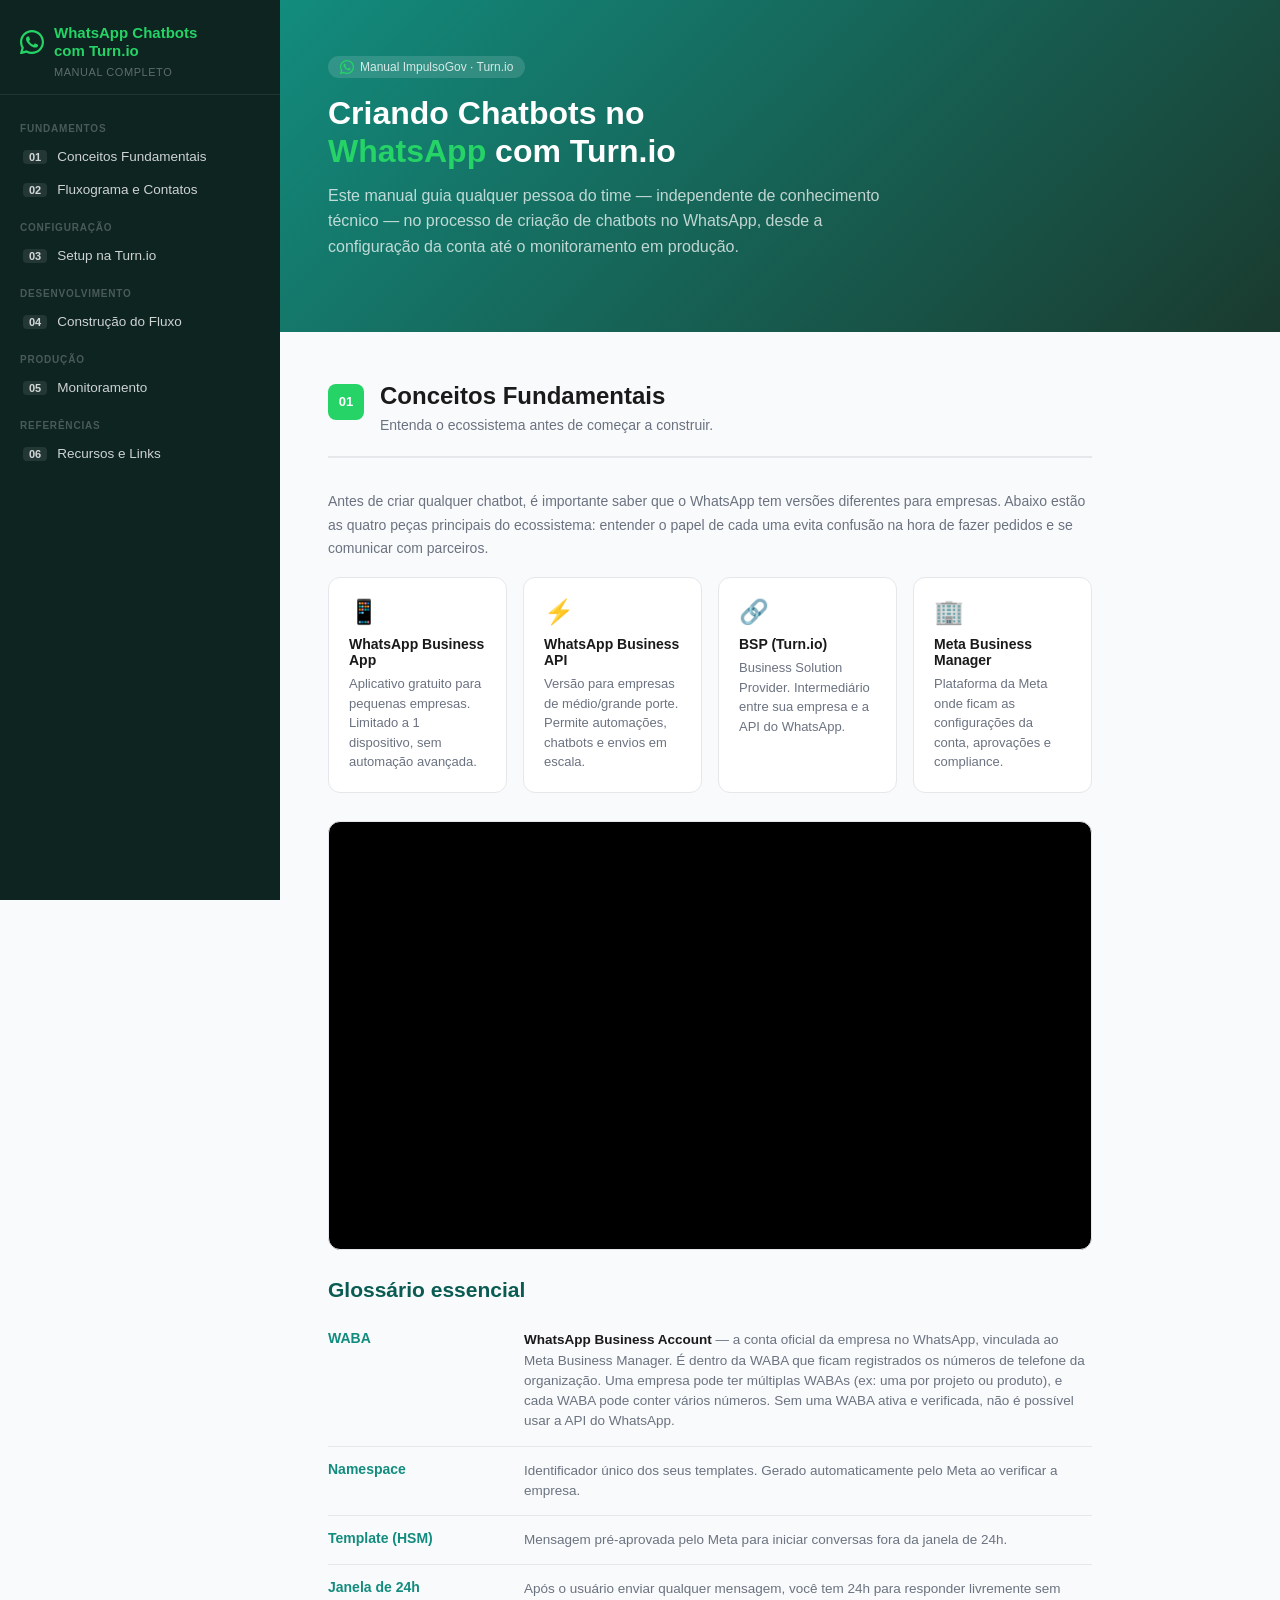
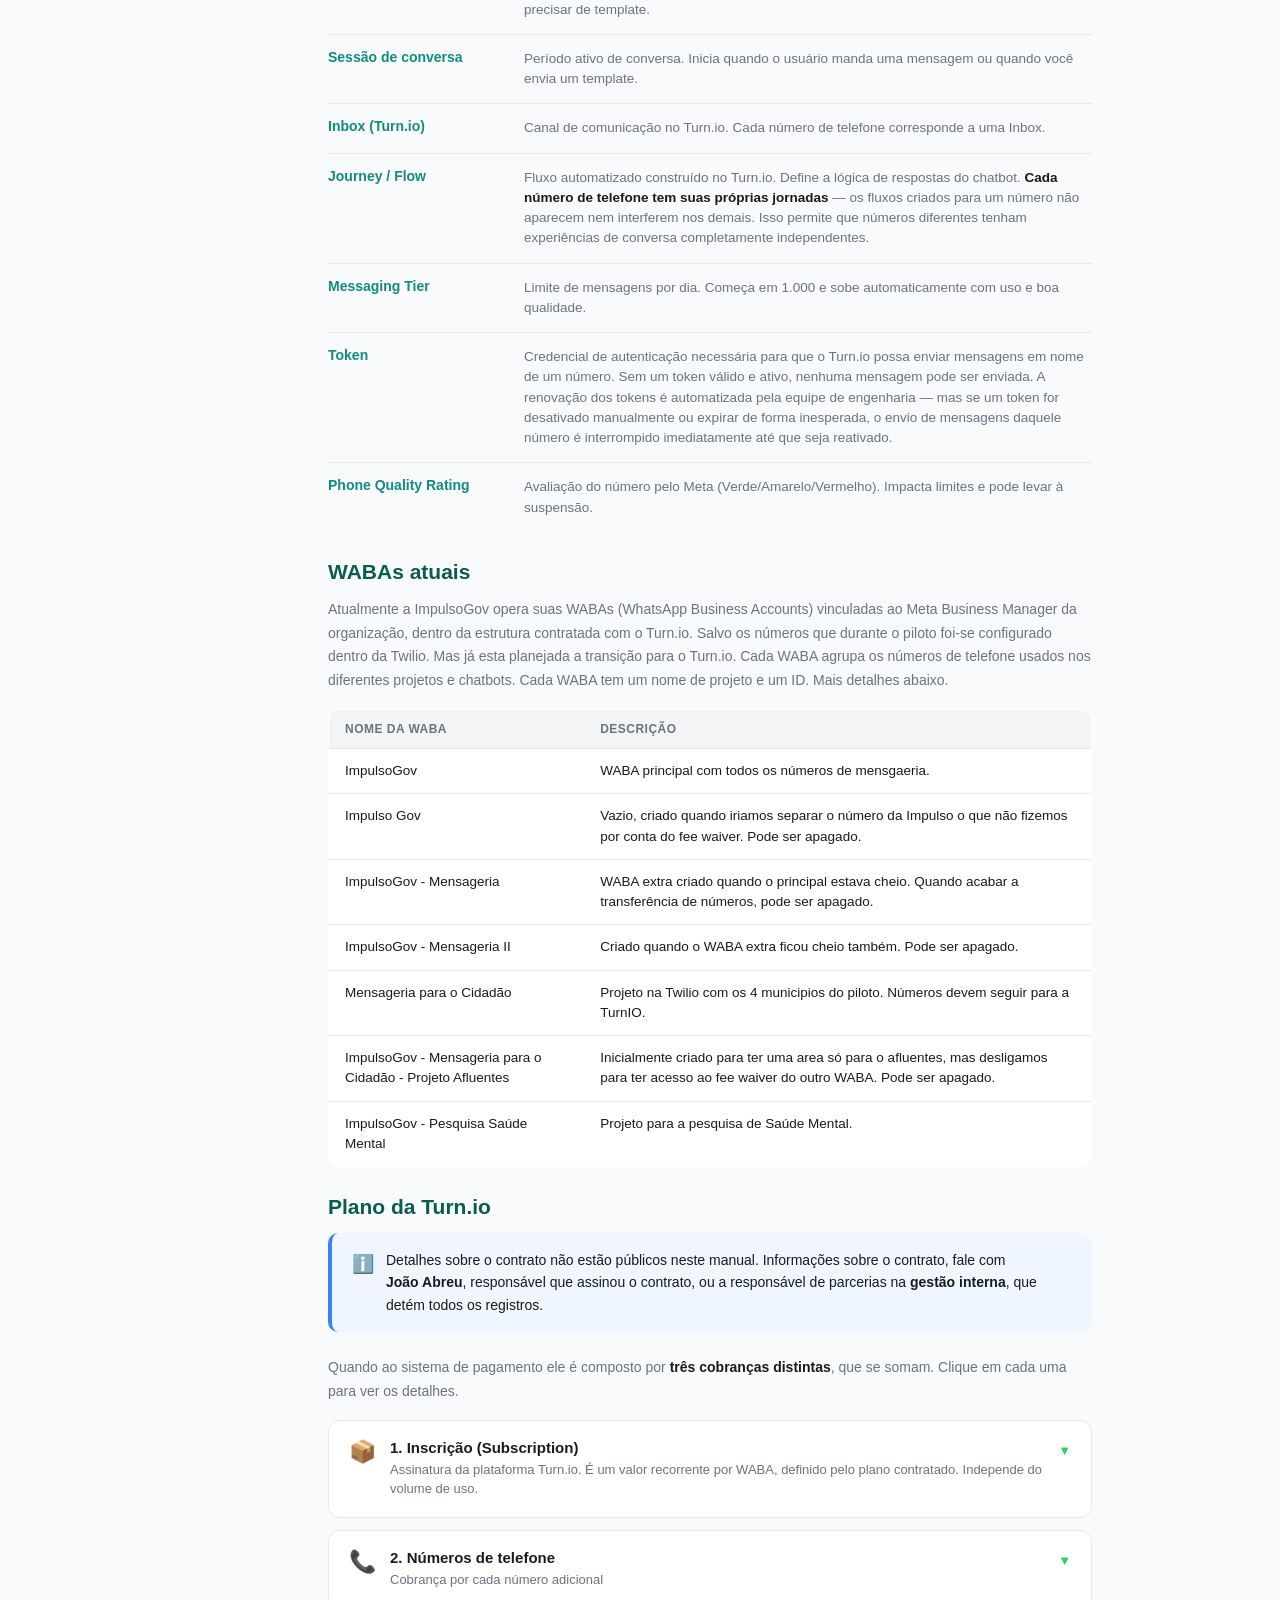
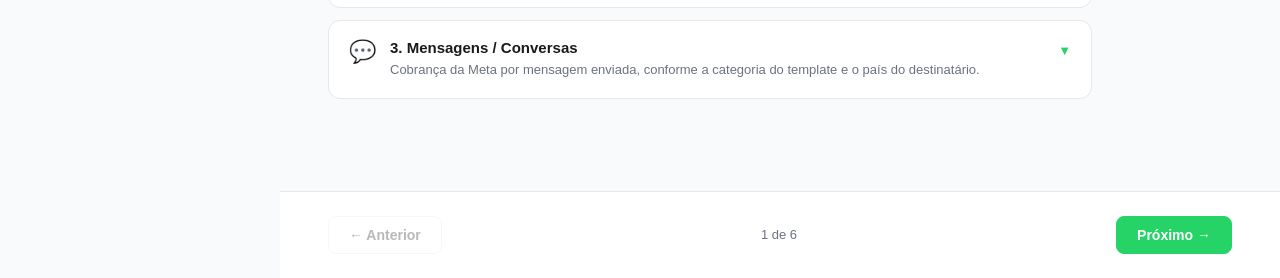
==== index.html @ 47ea2c56 "Fix arrow 5→6: reduce to 20px and shift ETAPA 6 + footer up by 30px" ====
<!DOCTYPE html>
<html lang="pt-BR">
<head>
  <meta charset="UTF-8" />
  <meta name="viewport" content="width=device-width, initial-scale=1.0" />
  <title>Manual: Chatbots no WhatsApp com Turn.io</title>
  <link rel="stylesheet" href="styles.css" />
</head>
<body>

<button id="menu-toggle" aria-label="Abrir menu" onclick="toggleSidebar()">
  <svg width="20" height="20" fill="none" stroke="currentColor" stroke-width="2" viewBox="0 0 24 24">
    <line x1="3" y1="6" x2="21" y2="6"/><line x1="3" y1="12" x2="21" y2="12"/><line x1="3" y1="18" x2="21" y2="18"/>
  </svg>
</button>

<!-- ══════════ SIDEBAR ══════════ -->
<aside id="sidebar">
  <div class="sidebar-header">
    <div class="sidebar-logo">
      <svg width="24" height="24" viewBox="0 0 24 24" fill="#25D366">
        <path d="M17.472 14.382c-.297-.149-1.758-.867-2.03-.967-.273-.099-.471-.148-.67.15-.197.297-.767.966-.94 1.164-.173.199-.347.223-.644.075-.297-.15-1.255-.463-2.39-1.475-.883-.788-1.48-1.761-1.653-2.059-.173-.297-.018-.458.13-.606.134-.133.298-.347.446-.52.149-.174.198-.298.298-.497.099-.198.05-.371-.025-.52-.075-.149-.669-1.612-.916-2.207-.242-.579-.487-.5-.669-.51-.173-.008-.371-.01-.57-.01-.198 0-.52.074-.792.372-.272.297-1.04 1.016-1.04 2.479 0 1.462 1.065 2.875 1.213 3.074.149.198 2.096 3.2 5.077 4.487.709.306 1.262.489 1.694.625.712.227 1.36.195 1.871.118.571-.085 1.758-.719 2.006-1.413.248-.694.248-1.289.173-1.413-.074-.124-.272-.198-.57-.347z"/>
        <path d="M12 0C5.373 0 0 5.373 0 12c0 2.124.558 4.118 1.532 5.845L.043 23.29a.75.75 0 0 0 .921.921l5.444-1.49A11.94 11.94 0 0 0 12 24c6.627 0 12-5.373 12-12S18.627 0 12 0zm0 21.818a9.803 9.803 0 0 1-5.006-1.37l-.36-.214-3.727 1.02 1.02-3.726-.214-.36A9.803 9.803 0 0 1 2.182 12C2.182 6.57 6.57 2.182 12 2.182S21.818 6.57 21.818 12 17.43 21.818 12 21.818z"/>
      </svg>
      <span>WhatsApp Chatbots<br/>com Turn.io</span>
    </div>
    <div class="sidebar-subtitle">Manual completo</div>
  </div>
  <nav id="nav">
    <div class="nav-section-title">Fundamentos</div>
    <a onclick="goTo(1)"><span class="nav-num">01</span> Conceitos Fundamentais</a>
    <a onclick="goTo(2)"><span class="nav-num">02</span> Fluxograma e Contatos</a>

    <div class="nav-section-title">Configuração</div>
    <a onclick="goTo(3)"><span class="nav-num">03</span> Setup na Turn.io </a>

    <div class="nav-section-title">Desenvolvimento</div>
    <a onclick="goTo(4)"><span class="nav-num">04</span> Construção do Fluxo</a>

    <div class="nav-section-title">Produção</div>
    <a onclick="goTo(5)"><span class="nav-num">05</span> Monitoramento</a>

    <div class="nav-section-title">Referências</div>
    <a onclick="goTo(6)"><span class="nav-num">06</span> Recursos e Links</a>
  </nav>
</aside>

<!-- SVG defs globais (garante url(#arrow) mesmo após history.replaceState) -->
<svg style="position:absolute;width:0;height:0;overflow:hidden" aria-hidden="true">
  <defs>
    <marker id="arrow" markerWidth="8" markerHeight="8" refX="6" refY="3" orient="auto">
      <path d="M0,0 L0,6 L8,3 z" fill="#94a3b8"/>
    </marker>
  </defs>
</svg>

<!-- ══════════ MAIN ══════════ -->
<div id="main">

    <div class="page active" id="page-1">
    <div class="hero">
      <div class="hero-badge">
        <svg width="14" height="14" fill="#25D366" viewBox="0 0 24 24"><path d="M17.472 14.382c-.297-.149-1.758-.867-2.03-.967-.273-.099-.471-.148-.67.15-.197.297-.767.966-.94 1.164-.173.199-.347.223-.644.075-.297-.15-1.255-.463-2.39-1.475-.883-.788-1.48-1.761-1.653-2.059-.173-.297-.018-.458.13-.606.134-.133.298-.347.446-.52.149-.174.198-.298.298-.497.099-.198.05-.371-.025-.52-.075-.149-.669-1.612-.916-2.207-.242-.579-.487-.5-.669-.51-.173-.008-.371-.01-.57-.01-.198 0-.52.074-.792.372-.272.297-1.04 1.016-1.04 2.479 0 1.462 1.065 2.875 1.213 3.074.149.198 2.096 3.2 5.077 4.487.709.306 1.262.489 1.694.625.712.227 1.36.195 1.871.118.571-.085 1.758-.719 2.006-1.413.248-.694.248-1.289.173-1.413-.074-.124-.272-.198-.57-.347z"/><path d="M12 0C5.373 0 0 5.373 0 12c0 2.124.558 4.118 1.532 5.845L.043 23.29a.75.75 0 0 0 .921.921l5.444-1.49A11.94 11.94 0 0 0 12 24c6.627 0 12-5.373 12-12S18.627 0 12 0zm0 21.818a9.803 9.803 0 0 1-5.006-1.37l-.36-.214-3.727 1.02 1.02-3.726-.214-.36A9.803 9.803 0 0 1 2.182 12C2.182 6.57 6.57 2.182 12 2.182S21.818 6.57 21.818 12 17.43 21.818 12 21.818z"/></svg>
        Manual ImpulsoGov · Turn.io
      </div>
      <h1>Criando Chatbots no<br/><span>WhatsApp</span> com Turn.io</h1>
      <p>Este manual guia qualquer pessoa do time — independente de conhecimento técnico — no processo de criação de chatbots no WhatsApp, desde a configuração da conta até o monitoramento em produção.</p>
    </div>
    <div class="section-wrap">
      <div class="section-header">
        <div class="section-num">01</div>
        <div>
          <h2>Conceitos Fundamentais</h2>
          <p>Entenda o ecossistema antes de começar a construir.</p>
        </div>
      </div>

      <p class="body">Antes de criar qualquer chatbot, é importante saber que o WhatsApp tem versões diferentes para empresas. Abaixo estão as quatro peças principais do ecossistema: entender o papel de cada uma evita confusão na hora de fazer pedidos e se comunicar com parceiros.</p>

      <div class="cards cards-inline">
        <div class="card">
          <div class="card-icon">📱</div>
          <h3>WhatsApp Business App</h3>
          <p>Aplicativo gratuito para pequenas empresas. Limitado a 1 dispositivo, sem automação avançada.</p>
        </div>
        <div class="card">
          <div class="card-icon">⚡</div>
          <h3>WhatsApp Business API</h3>
          <p>Versão para empresas de médio/grande porte. Permite automações, chatbots e envios em escala.</p>
        </div>
        <div class="card">
          <div class="card-icon">🔗</div>
          <h3>BSP (Turn.io)</h3>
          <p>Business Solution Provider. Intermediário entre sua empresa e a API do WhatsApp.</p>
        </div>
        <div class="card">
          <div class="card-icon">🏢</div>
          <h3>Meta Business Manager</h3>
          <p>Plataforma da Meta onde ficam as configurações da conta, aprovações e compliance.</p>
        </div>
      </div>

      <div class="video-embed">
        <iframe src="https://www.youtube.com/embed/VIDEO_ID" title="Vídeo de introdução" frameborder="0" allow="accelerometer; autoplay; clipboard-write; encrypted-media; gyroscope; picture-in-picture; web-share" allowfullscreen></iframe>
      </div>

      <h3 class="sub">Glossário essencial</h3>
      <div class="glossary-item"><span class="glossary-term">WABA</span><span class="glossary-def"><strong>WhatsApp Business Account</strong> — a conta oficial da empresa no WhatsApp, vinculada ao Meta Business Manager. É dentro da WABA que ficam registrados os números de telefone da organização. Uma empresa pode ter múltiplas WABAs (ex: uma por projeto ou produto), e cada WABA pode conter vários números. Sem uma WABA ativa e verificada, não é possível usar a API do WhatsApp.</span></div>
      <div class="glossary-item"><span class="glossary-term">Namespace</span><span class="glossary-def">Identificador único dos seus templates. Gerado automaticamente pelo Meta ao verificar a empresa.</span></div>
      <div class="glossary-item"><span class="glossary-term">Template (HSM)</span><span class="glossary-def">Mensagem pré-aprovada pelo Meta para iniciar conversas fora da janela de 24h.</span></div>
      <div class="glossary-item"><span class="glossary-term">Janela de 24h</span><span class="glossary-def">Após o usuário enviar qualquer mensagem, você tem 24h para responder livremente sem precisar de template.</span></div>
      <div class="glossary-item"><span class="glossary-term">Sessão de conversa</span><span class="glossary-def">Período ativo de conversa. Inicia quando o usuário manda uma mensagem ou quando você envia um template.</span></div>
      <div class="glossary-item"><span class="glossary-term">Inbox (Turn.io)</span><span class="glossary-def">Canal de comunicação no Turn.io. Cada número de telefone corresponde a uma Inbox.</span></div>
      <div class="glossary-item"><span class="glossary-term">Journey / Flow</span><span class="glossary-def">Fluxo automatizado construído no Turn.io. Define a lógica de respostas do chatbot. <strong>Cada número de telefone tem suas próprias jornadas</strong> — os fluxos criados para um número não aparecem nem interferem nos demais. Isso permite que números diferentes tenham experiências de conversa completamente independentes.</span></div>
      <div class="glossary-item"><span class="glossary-term">Messaging Tier</span><span class="glossary-def">Limite de mensagens por dia. Começa em 1.000 e sobe automaticamente com uso e boa qualidade.</span></div>
      <div class="glossary-item"><span class="glossary-term">Token</span><span class="glossary-def">Credencial de autenticação necessária para que o Turn.io possa enviar mensagens em nome de um número. Sem um token válido e ativo, nenhuma mensagem pode ser enviada. A renovação dos tokens é automatizada pela equipe de engenharia — mas se um token for desativado manualmente ou expirar de forma inesperada, o envio de mensagens daquele número é interrompido imediatamente até que seja reativado.</span></div>
      <div class="glossary-item" style="border:none"><span class="glossary-term">Phone Quality Rating</span><span class="glossary-def">Avaliação do número pelo Meta (Verde/Amarelo/Vermelho). Impacta limites e pode levar à suspensão.</span></div>

      <h3 class="sub">WABAs atuais</h3>
      <p class="body">Atualmente a ImpulsoGov opera suas WABAs (WhatsApp Business Accounts) vinculadas ao Meta Business Manager da organização, dentro da estrutura contratada com o Turn.io. 
        Salvo os números que durante o piloto foi-se configurado dentro da Twilio. Mas já esta planejada a transição para o Turn.io.
        Cada WABA agrupa os números de telefone usados nos diferentes projetos e chatbots. 
        Cada WABA tem um nome de projeto e um ID.
        Mais detalhes abaixo.</p>

      <div class="table-wrap">
        <table>
          <thead><tr><th>Nome da WABA</th><th>Descrição</th></tr></thead>
          <tbody>
            <tr><td>ImpulsoGov</td><td>WABA principal com todos os números de mensgaeria.</td></tr>
            <tr><td>Impulso Gov</td><td>Vazio, criado quando iriamos separar o número da Impulso o que não fizemos por conta do fee waiver. Pode ser apagado.</td></tr>
            <tr><td>ImpulsoGov - Mensageria</td><td>WABA extra criado quando o principal estava cheio. Quando acabar a transferência de números, pode ser apagado.</td></tr>
            <tr><td>ImpulsoGov - Mensageria II</td><td>Criado quando o WABA extra ficou cheio também. Pode ser apagado.</td></tr>
            <tr><td>Mensageria para o Cidadão</td><td>Projeto na Twilio com os 4 municipios do piloto. Números devem seguir para a TurnIO.</td></tr>
            <tr><td>ImpulsoGov - Mensageria para o Cidadão - Projeto Afluentes</td><td>Inicialmente criado para ter uma area só para o afluentes, mas desligamos para ter acesso ao fee waiver do outro WABA. Pode ser apagado.</td></tr>
            <tr><td>ImpulsoGov - Pesquisa Saúde Mental</td><td>Projeto para a pesquisa de Saúde Mental.</td></tr>
          </tbody>
        </table>
      </div>

      <h3 class="sub">Plano da Turn.io</h3>
      <div class="callout info">
        <span class="callout-icon">ℹ️</span>
        <p>Detalhes sobre o contrato não estão públicos neste manual. Informações sobre o contrato, fale com <strong style="white-space:nowrap">João Abreu</strong>, responsável que assinou o contrato, ou a responsável de parcerias na <strong>gestão interna</strong>, que detém todos os registros.</p>
      </div>

      <p class="body">Quando ao sistema de pagamento ele é composto por <strong>três cobranças distintas</strong>, que se somam. Clique em cada uma para ver os detalhes.</p>

      <div class="accordion">
        <details>
          <summary>
            <span class="acc-icon">📦</span>
            <span class="acc-text">
              <h3>1. Inscrição (Subscription)</h3>
              <p>Assinatura da plataforma Turn.io. É um valor recorrente por WABA, definido pelo plano contratado. Independe do volume de uso.</p>
            </span>
            <span class="acc-chevron">▼</span>
          </summary>
          <div class="acc-body">
            <p class="body">
              Cada plano é cobrado mensalmente, outros projetos já foram criados mas não continuados, os projetos e planos ativos hoje são:
            </p>
            <div class="table-wrap">
              <table>
                <thead><tr><th>WABA Nome</th><th>Plano</th><th>Descrição</th><th>Fee Waiver</th></tr></thead>
                <tbody>
                  <tr><td>ImpulsoGov</td><td><code>enterprise_subscription</code></td><td>Assinatura base do workspace Turn.io da ImpulsoGov. Por padrão vem com um número mas na nossa negociação inicial ficamos com 14 gratuitos, os outros foram adicionados com um valor a mais.</td><td>✅</td></tr>
                  <tr><td>ImpulsoGov · Mensageria</td><td><code>-</code></td><td>Esse WABA foi criado quando atingimos o teto de 120 inicialmente (não mais existente) para dar vazão aos outros números necessários. Sem outro propósito. Pela <a href="https://impulsogov.slack.com/archives/C05LBADGEE9/p1761930185810979?thread_ts=1759953481.862219&cid=C05LBADGEE9" target="_blank">negociação com Gustav (CEO Turn)</a> ele não deve ter assinatura cobrada.</td><td>❌</td></tr>
                  <tr><td>ImpulsoGov · Pesquisa Saúde Mental</td><td><code>pro_subscription</code></td><td>WABA da pesquisa de saúde mental.</td><td>❌</td></tr>
                </tbody>
              </table>
            </div>
          </div>
        </details>

        <details>
          <summary>
            <span class="acc-icon">📞</span>
            <span class="acc-text">
              <h3>2. Números de telefone</h3>
              <p>Cobrança por cada número adicional</p>
            </span>
            <span class="acc-chevron">▼</span>
          </summary>
          <div class="acc-body">
            <p class="body">
              Todos os números adicionais nos WABAs "ImpulsoGov" e "ImpulsoGov · Mensageria" têm custo associado, que deveria ser de 120 doláres anuais. Para mais informações consultar João Abreu. O WABA de Saúde Mental tem o preço padrão da plataforma
            </p>
          </div>
        </details>

        <details>
          <summary>
            <span class="acc-icon">💬</span>
            <span class="acc-text">
              <h3>3. Mensagens / Conversas</h3>
              <p>Cobrança da Meta por mensagem enviada, conforme a categoria do template e o país do destinatário.</p>
            </span>
            <span class="acc-chevron">▼</span>
          </summary>
          <div class="acc-body">
            <p class="body">O Turn.io opera num <strong>sistema de créditos pré-pago</strong>. A assinatura ativa dá acesso à plataforma, mas o envio de certos tipos de mensagem consome crédito adicional. Esse custo reflete diretamente a precificação da Meta, que é <strong>por mensagem enviada</strong> e varia conforme a <strong>categoria do template</strong> e o <strong>código do país</strong> do destinatário.</p>

            <div class="callout success">
              <span class="callout-icon">✅</span>
              <div><strong>Mensagens recebidas são sempre gratuitas</strong>Você só paga por mensagens <strong>enviadas</strong>. Tudo o que o usuário manda para o bot é livre de custo.</div>
            </div>

            <p class="body"><strong>Os 4 tipos de mensagem e seus custos:</strong></p>
            <div class="table-wrap">
              <table>
                <thead><tr><th>Tipo</th><th>Custo</th></tr></thead>
                <tbody>
                  <tr><td><span class="tag green">Serviço</span> (free-form)</td><td><strong>Sempre gratuito.</strong> Respostas manuais do operador e qualquer mensagem que não seja template.</td></tr>
                  <tr><td><span class="tag blue">Utilidade</span></td><td>Pode ser <strong>gratuito</strong> se a conversa estiver dentro da janela de atendimento de 24h.</td></tr>
                  <tr><td><span class="tag green">Marketing</span></td><td>Geralmente <strong>pago</strong>. Cobrado pela Meta na entrega.</td></tr>
                  <tr><td><span class="tag purple">Autenticação</span></td><td>Geralmente <strong>pago</strong>. Cobrado pela Meta na entrega.</td></tr>
                </tbody>
              </table>
            </div>
            <p class="body">A Meta cobra templates <strong>quando são entregues</strong> (não quando enviados). Se o usuário estiver offline, a Meta tenta entregar por até 30 dias — e a cobrança usa a classificação que o template tinha no momento do envio.</p>

            <p class="body"><strong>Programa de Isenção (Waiver) da Meta:</strong> a Meta estendeu o programa de isenção de taxas até <strong>30 de setembro de 2026</strong>, porém de forma reduzida. O waiver agora cobre <strong>apenas templates de Utilidade e Autenticação</strong>, e somente para organizações com casos de uso em áreas como saúde, resposta a crises e engajamento cívico — perfil que se aplica à ImpulsoGov.</p>
            <div class="callout warning">
              <span class="callout-icon">⚠️</span>
              <div><strong>Atenção, mesmo com o waiver</strong>Templates de <strong>Marketing não são mais cobertos</strong> por ninguém. E, mesmo coberto pela isenção, o saldo de crédito no Turn.io precisa estar em <strong><div id="main"></div><!-- /main --> ou positivo</strong> — se ficar negativo, o envio de templates (inclusive Utilidade e Autenticação) é bloqueado.</div>
            </div>

            <p class="body"><strong>Como funciona o crédito pré-pago:</strong></p>
            <ul class="list">
              <li>O Turn.io <strong>paga a Meta em seu nome</strong> — durante o onboarding, a linha de crédito do Turn.io é compartilhada com a sua WABA, então todos os custos dos números da WABA são cobrados via Turn.io</li>
              <li>É um sistema <strong>pré-pago</strong>: para enviar mensagens não-gratuitas, é preciso ter crédito (top-up) na plataforma</li>
              <li>Os créditos só estão disponíveis para clientes ativos — primeiro a assinatura, depois o top-up</li>
              <li>As tarifas são cobradas em <strong>USD</strong> (Turn.io é uma empresa dos EUA). O Turn.io não tem lucro sobre o valor da Meta — cobra apenas uma <strong>taxa de processamento de 5%</strong></li>
              <li>Dependendo da estratégia e do público, é possível <strong>nunca precisar de top-up</strong> — caso você envie apenas mensagens gratuitas</li>
            </ul>
            <div class="callout info">
              <span class="callout-icon">📊</span>
              <div><strong>Onde acompanhar</strong>Em <strong>Settings → Message Billing</strong> você vê o saldo de crédito (em tempo real), saldo de mensagens gratuitas do waiver, histórico detalhado por tipo de mensagem e a opção de alternar entre visualização em "Mensagens" e "USD". Os valores nos gráficos são <strong>estimativas</strong> baseadas nas notificações de entrega da Meta — o Turn.io estima por baixo para nunca cobrar a mais, então não batem exatamente com o dashboard da Meta.</div>
            </div>
          </div>
        </details>
      </div>
    </div>
    <div class="page-nav">
      <button disabled>← Anterior</button>
      <span class="page-counter">1 de 6</span>
      <button class="next" onclick="goTo(2)">Próximo →</button>
    </div>
  </div>


    <div class="page" id="page-2">
    <div class="section-wrap">
      <div class="section-header">
        <div class="section-num">02</div>
        <div>
          <h2>Fluxograma e Pontos de Contato</h2>
          <p>Como funciona o controle do fluxo da Turn e com quem falar.</p>
        </div>
      </div>

      <div class="callout info" style="margin-bottom:24px;">
        <span class="callout-icon">📄</span>
        <p>Este fluxo está documentado com detalhes no Notion: <a href="https://app.notion.com/p/impulsogov/Cria-o-de-perfil-de-municipio-21430e72f9d28076a91be54734bd243d" target="_blank" rel="noopener">Criação de perfil de município</a>.</p>
      </div>

      <h3 class="sub">Fluxo de criação de perfil municipal</h3>
      <div style="overflow-x:auto;margin-bottom:32px;">
        <svg viewBox="0 0 860 1095" xmlns="http://www.w3.org/2000/svg" style="width:100%;max-width:860px;display:block;margin:0 auto;" font-family="-apple-system, BlinkMacSystemFont, 'Segoe UI', sans-serif">
          <title>Fluxo de Criação e Manutenção de Perfil Municipal na Turn.io</title>
          <defs>
            <marker id="arrow" markerWidth="8" markerHeight="8" refX="6" refY="3" orient="auto">
              <path d="M0,0 L0,6 L8,3 z" fill="#94a3b8"/>
            </marker>
          </defs>
          <rect width="860" height="1095" fill="#f8fafc" rx="12"/>
          <text x="430" y="38" text-anchor="middle" font-size="17" font-weight="700" fill="#0f172a">Fluxo de Criação de Perfil Municipal · Turn.io</text>
          <text x="430" y="58" text-anchor="middle" font-size="12" fill="#64748b">Da entrada do município até a ativação dos disparos</text>
          <!-- ETAPA 1 -->
          <rect x="30" y="78" width="800" height="120" rx="10" fill="#f0fdf4" stroke="#22c55e" stroke-width="1.5"/>
          <rect x="30" y="78" width="8" height="120" rx="4" fill="#22c55e"/>
          <text x="52" y="100" font-size="11" font-weight="700" fill="#15803d" letter-spacing="0.5">ETAPA 1 · PRÉ-EMBARQUE</text>
          <text x="790" y="100" text-anchor="end" font-size="11" fill="#86efac">Time de Operações</text>
          <rect x="52" y="110" width="118" height="52" rx="7" fill="white" stroke="#bbf7d0" stroke-width="1"/>
          <text x="111" y="129" text-anchor="middle" font-size="11" font-weight="600" fill="#166534">Entrada do município</text>
          <text x="111" y="144" text-anchor="middle" font-size="10" fill="#4b5563">Captação pelo Time</text>
          <text x="111" y="156" text-anchor="middle" font-size="10" fill="#4b5563">de Operações + ACT</text>
          <line x1="170" y1="136" x2="212" y2="136" stroke="#94a3b8" stroke-width="1.5" marker-end="url(#arrow)"/>
          <rect x="214" y="110" width="145" height="52" rx="7" fill="white" stroke="#bbf7d0" stroke-width="1"/>
          <text x="286" y="129" text-anchor="middle" font-size="11" font-weight="600" fill="#166534">Conversa com COAPS</text>
          <text x="286" y="144" text-anchor="middle" font-size="10" fill="#4b5563">Checklist sanitarista</text>
          <text x="286" y="156" text-anchor="middle" font-size="10" fill="#4b5563">sobre o município</text>
          <line x1="359" y1="136" x2="374" y2="136" stroke="#94a3b8" stroke-width="1.5" marker-end="url(#arrow)"/>
          <rect x="376" y="110" width="145" height="52" rx="7" fill="white" stroke="#bbf7d0" stroke-width="1"/>
          <text x="448" y="129" text-anchor="middle" font-size="11" font-weight="600" fill="#166534">Transmissão de dados</text>
          <text x="448" y="144" text-anchor="middle" font-size="10" fill="#4b5563">Board de Acomp.</text>
          <text x="448" y="156" text-anchor="middle" font-size="10" fill="#4b5563">puxa município</text>
          <line x1="521" y1="136" x2="536" y2="136" stroke="#94a3b8" stroke-width="1.5" marker-end="url(#arrow)"/>
          <rect x="538" y="110" width="145" height="52" rx="7" fill="#dcfce7" stroke="#86efac" stroke-width="1"/>
          <text x="610" y="129" text-anchor="middle" font-size="11" font-weight="600" fill="#166534">Solicita número</text>
          <text x="610" y="144" text-anchor="middle" font-size="10" fill="#4b5563">para perfil municipal</text>
          <text x="610" y="156" text-anchor="middle" font-size="10" fill="#15803d" font-weight="600">→ Suporte/Operações</text>
          <rect x="700" y="117" width="118" height="38" rx="6" fill="#22c55e"/>
          <text x="759" y="133" text-anchor="middle" font-size="10" font-weight="700" fill="white">STATUS</text>
          <text x="759" y="147" text-anchor="middle" font-size="10" fill="white">ACT assinado</text>
          <line x1="430" y1="198" x2="430" y2="210" stroke="#94a3b8" stroke-width="1.5" marker-end="url(#arrow)"/>
          <!-- ETAPA 2 -->
          <rect x="30" y="210" width="800" height="118" rx="10" fill="#eff6ff" stroke="#3b82f6" stroke-width="1.5"/>
          <rect x="30" y="210" width="8" height="118" rx="4" fill="#3b82f6"/>
          <text x="52" y="232" font-size="11" font-weight="700" fill="#1d4ed8" letter-spacing="0.5">ETAPA 2 · AQUISIÇÃO DE CHIP</text>
          <text x="790" y="232" text-anchor="end" font-size="11" fill="#93c5fd">Operações + GI</text>
          <rect x="52" y="244" width="200" height="64" rx="7" fill="white" stroke="#bfdbfe" stroke-width="1"/>
          <text x="152" y="263" text-anchor="middle" font-size="11" font-weight="600" fill="#1e40af">Compra pela plataforma VIVO</text>
          <text x="152" y="278" text-anchor="middle" font-size="10" fill="#4b5563">Número adquirido via</text>
          <text x="152" y="291" text-anchor="middle" font-size="10" fill="#4b5563">plataforma da VIVO</text>
          <text x="152" y="303" text-anchor="middle" font-size="10" fill="#1d4ed8">Gestão Interna (GI)</text>
          <line x1="252" y1="276" x2="267" y2="276" stroke="#94a3b8" stroke-width="1.5" marker-end="url(#arrow)"/>
          <rect x="269" y="244" width="200" height="64" rx="7" fill="#dbeafe" stroke="#93c5fd" stroke-width="1"/>
          <text x="369" y="263" text-anchor="middle" font-size="11" font-weight="600" fill="#1e40af">Chip disponível</text>
          <text x="369" y="278" text-anchor="middle" font-size="10" fill="#4b5563">Número pronto para</text>
          <text x="369" y="291" text-anchor="middle" font-size="10" fill="#4b5563">cadastro na Turn.io</text>
          <text x="369" y="303" text-anchor="middle" font-size="10" fill="#1d4ed8">Aguardar entrega</text>
          <rect x="488" y="251" width="330" height="50" rx="6" fill="#eff6ff" stroke="#bfdbfe" stroke-width="1"/>
          <text x="653" y="271" text-anchor="middle" font-size="10" fill="#1e40af" font-weight="600">Chip físico da VIVO</text>
          <text x="653" y="286" text-anchor="middle" font-size="10" fill="#4b5563">Inserir no celular antes do cadastro na Etapa 3</text>
          <line x1="430" y1="328" x2="430" y2="348" stroke="#94a3b8" stroke-width="1.5" marker-end="url(#arrow)"/>
          <!-- ETAPA 3 -->
          <rect x="30" y="352" width="800" height="175" rx="10" fill="#fdf4ff" stroke="#a855f7" stroke-width="1.5"/>
          <rect x="30" y="352" width="8" height="175" rx="4" fill="#a855f7"/>
          <text x="52" y="374" font-size="11" font-weight="700" fill="#7e22ce" letter-spacing="0.5">ETAPA 3 · CADASTRO NA TURN</text>
          <text x="790" y="374" text-anchor="end" font-size="11" fill="#d8b4fe">Suporte/Operações</text>
          <rect x="52" y="386" width="130" height="120" rx="7" fill="white" stroke="#e9d5ff" stroke-width="1"/>
          <text x="117" y="406" text-anchor="middle" font-size="11" font-weight="600" fill="#6b21a8">1. Acesso Turn</text>
          <text x="117" y="421" text-anchor="middle" font-size="10" fill="#4b5563">app.turn.io</text>
          <text x="117" y="434" text-anchor="middle" font-size="10" fill="#4b5563">Add new number</text>
          <text x="117" y="447" text-anchor="middle" font-size="10" fill="#4b5563">"No, we have a number"</text>
          <text x="117" y="462" text-anchor="middle" font-size="10" fill="#7c3aed">Problemas de acesso:</text>
          <text x="117" y="475" text-anchor="middle" font-size="10" fill="#7c3aed">contatar GI</text>
          <line x1="182" y1="446" x2="197" y2="446" stroke="#94a3b8" stroke-width="1.5" marker-end="url(#arrow)"/>
          <rect x="199" y="386" width="130" height="120" rx="7" fill="white" stroke="#e9d5ff" stroke-width="1"/>
          <text x="264" y="406" text-anchor="middle" font-size="11" font-weight="600" fill="#6b21a8">2. Verificação</text>
          <text x="264" y="426" text-anchor="middle" font-size="10" fill="#4b5563">Chip inserido no celular</text>
          <text x="264" y="440" text-anchor="middle" font-size="10" fill="#4b5563">antes dessa etapa</text>
          <line x1="329" y1="446" x2="344" y2="446" stroke="#94a3b8" stroke-width="1.5" marker-end="url(#arrow)"/>
          <rect x="346" y="386" width="130" height="120" rx="7" fill="#fae8ff" stroke="#d8b4fe" stroke-width="1"/>
          <text x="411" y="406" text-anchor="middle" font-size="11" font-weight="600" fill="#6b21a8">3. Nome do perfil</text>
          <text x="411" y="421" text-anchor="middle" font-size="10" fill="#4b5563">"Secretaria de Saúde</text>
          <text x="411" y="434" text-anchor="middle" font-size="10" fill="#4b5563">de {município}"</text>
          <text x="411" y="452" text-anchor="middle" font-size="10" font-weight="700" fill="#dc2626">Nome incorreto =</text>
          <text x="411" y="465" text-anchor="middle" font-size="10" font-weight="700" fill="#dc2626">linha perdida!</text>
          <line x1="476" y1="446" x2="491" y2="446" stroke="#94a3b8" stroke-width="1.5" marker-end="url(#arrow)"/>
          <rect x="493" y="386" width="130" height="120" rx="7" fill="white" stroke="#e9d5ff" stroke-width="1"/>
          <text x="558" y="406" text-anchor="middle" font-size="11" font-weight="600" fill="#6b21a8">4. Vinculação WABA</text>
          <text x="558" y="421" text-anchor="middle" font-size="10" fill="#4b5563">Pode ser necessário</text>
          <text x="558" y="434" text-anchor="middle" font-size="10" fill="#4b5563">abrir chamado no Slack</text>
          <text x="558" y="447" text-anchor="middle" font-size="10" fill="#7c3aed">#shared-turn-impulso</text>
          <text x="558" y="460" text-anchor="middle" font-size="10" fill="#4b5563">Turn vincula a conta</text>
          <line x1="623" y1="446" x2="638" y2="446" stroke="#94a3b8" stroke-width="1.5" marker-end="url(#arrow)"/>
          <rect x="640" y="386" width="168" height="120" rx="7" fill="white" stroke="#e9d5ff" stroke-width="1"/>
          <text x="724" y="406" text-anchor="middle" font-size="11" font-weight="600" fill="#6b21a8">5. Token + BigQuery</text>
          <text x="724" y="421" text-anchor="middle" font-size="10" fill="#4b5563">Criar token em Integrations</text>
          <text x="724" y="434" text-anchor="middle" font-size="10" fill="#4b5563">Copiar na planilha</text>
          <text x="724" y="447" text-anchor="middle" font-size="10" fill="#4b5563">Bitwarden → credenciais BQ</text>
          <text x="724" y="460" text-anchor="middle" font-size="10" fill="#4b5563">Subir em Integrações</text>
          <text x="724" y="474" text-anchor="middle" font-size="10" font-weight="600" fill="#7c3aed">Notion: Perfil</text>
          <text x="724" y="487" text-anchor="middle" font-size="10" font-weight="600" fill="#7c3aed">Turn criado</text>
          <line x1="430" y1="527" x2="430" y2="547" stroke="#94a3b8" stroke-width="1.5" marker-end="url(#arrow)"/>
          <!-- ETAPA 4 -->
          <rect x="30" y="551" width="800" height="140" rx="10" fill="#fff7ed" stroke="#f97316" stroke-width="1.5"/>
          <rect x="30" y="551" width="8" height="140" rx="4" fill="#f97316"/>
          <text x="52" y="573" font-size="11" font-weight="700" fill="#c2410c" letter-spacing="0.5">ETAPA 4 · EMBARQUE E COLETA DE DADOS</text>
          <text x="790" y="573" text-anchor="end" font-size="11" fill="#fed7aa">Analista Mensageria</text>
          <rect x="52" y="585" width="155" height="84" rx="7" fill="white" stroke="#fed7aa" stroke-width="1"/>
          <text x="129" y="605" text-anchor="middle" font-size="11" font-weight="600" fill="#c2410c">Preparação</text>
          <text x="129" y="627" text-anchor="middle" font-size="10" fill="#4b5563">Incluir logo municipal</text>
          <text x="129" y="641" text-anchor="middle" font-size="10" fill="#4b5563">nos slides</text>
          <line x1="207" y1="627" x2="222" y2="627" stroke="#94a3b8" stroke-width="1.5" marker-end="url(#arrow)"/>
          <rect x="224" y="585" width="155" height="84" rx="7" fill="white" stroke="#fed7aa" stroke-width="1"/>
          <text x="301" y="605" text-anchor="middle" font-size="11" font-weight="600" fill="#c2410c">Encontro de embarque</text>
          <text x="301" y="620" text-anchor="middle" font-size="10" fill="#4b5563">Confirmação de logo</text>
          <text x="301" y="633" text-anchor="middle" font-size="10" fill="#4b5563">Coleta de infos</text>
          <text x="301" y="646" text-anchor="middle" font-size="10" fill="#4b5563">das unidades (Retool)</text>
          <text x="301" y="658" text-anchor="middle" font-size="10" fill="#4b5563">Formulário de avaliação</text>
          <line x1="379" y1="627" x2="408" y2="627" stroke="#94a3b8" stroke-width="1.5" marker-end="url(#arrow)"/>
          <rect x="410" y="585" width="244" height="84" rx="7" fill="#ffedd5" stroke="#fdba74" stroke-width="1"/>
          <text x="532" y="605" text-anchor="middle" font-size="11" font-weight="600" fill="#c2410c">Dados 100% coletados</text>
          <text x="532" y="620" text-anchor="middle" font-size="10" fill="#4b5563">Sinalizar no Fluxo Apoio</text>
          <text x="532" y="633" text-anchor="middle" font-size="10" fill="#4b5563">STATUS: Embarque Concluído</text>
          <text x="532" y="646" text-anchor="middle" font-size="10" font-weight="600" fill="#ea580c">Dados COEQs 100% captados</text>
          <line x1="430" y1="691" x2="430" y2="711" stroke="#94a3b8" stroke-width="1.5" marker-end="url(#arrow)"/>
          <!-- ETAPA 5 -->
          <rect x="30" y="715" width="800" height="180" rx="10" fill="#f0fdf4" stroke="#22c55e" stroke-width="1.5"/>
          <rect x="30" y="715" width="8" height="180" rx="4" fill="#22c55e"/>
          <text x="52" y="737" font-size="11" font-weight="700" fill="#15803d" letter-spacing="0.5">ETAPA 5 · ATIVAÇÃO E DISPARO</text>
          <text x="790" y="737" text-anchor="end" font-size="11" fill="#86efac">Mensageria + Slack</text>
          <rect x="52" y="749" width="230" height="120" rx="7" fill="white" stroke="#bbf7d0" stroke-width="1"/>
            <text x="167" y="766" text-anchor="middle" font-size="11" font-weight="600" fill="#166534">Ativação no Slack</text>
            <text x="167" y="780" text-anchor="middle" font-size="10" fill="#4b5563">Automaticamente quando o embarque</text>
            <text x="167" y="793" text-anchor="middle" font-size="10" fill="#4b5563">é concluído se ativa um fluxo de ativação.</text>
            <text x="167" y="806" text-anchor="middle" font-size="10" fill="#4b5563">É enviada uma mensagem no canal do Slack para</text>
            <text x="167" y="819" text-anchor="middle" font-size="10" fill="#4b5563">validação. Ao iniciar uma mensagem é enviada</text>
            <text x="167" y="832" text-anchor="middle" font-size="10" fill="#4b5563">ao número da responsável em operações.</text>
            <text x="167" y="845" text-anchor="middle" font-size="10" fill="#4b5563"></text>
          <line x1="282" y1="829" x2="297" y2="829" stroke="#94a3b8" stroke-width="1.5" marker-end="url(#arrow)"/>
          <rect x="299" y="749" width="210" height="120" rx="7" fill="white" stroke="#bbf7d0" stroke-width="1"/>
            <text x="404" y="786" text-anchor="middle" font-size="11" font-weight="600" fill="#166534">Plano de comunicação</text>
            <text x="404" y="800" text-anchor="middle" font-size="10" fill="#4b5563">Cartaz + comunicado</text>
            <text x="404" y="816" text-anchor="middle" font-size="10" fill="#4b5563">para secretário e COAPS</text>
          <line x1="509" y1="829" x2="524" y2="829" stroke="#94a3b8" stroke-width="1.5" marker-end="url(#arrow)"/>
          <rect x="526" y="749" width="282" height="120" rx="7" fill="#22c55e"/>
            <text x="667" y="800" text-anchor="middle" font-size="12" font-weight="700" fill="white">✓ ATIVO</text>
            <text x="667" y="816" text-anchor="middle" font-size="10" fill="white">Notion: "Em Disparo"</text>
          <line x1="430" y1="895" x2="430" y2="915" stroke="#94a3b8" stroke-width="1.5" marker-end="url(#arrow)"/>
          <!-- ETAPA 6 -->
          <rect x="30" y="919" width="800" height="108" rx="10" fill="#f0f9ff" stroke="#0ea5e9" stroke-width="1.5"/>
          <rect x="30" y="919" width="8" height="108" rx="4" fill="#0ea5e9"/>
          <text x="52" y="941" font-size="11" font-weight="700" fill="#0369a1" letter-spacing="0.5">ETAPA 6 · MANUTENÇÃO CONTÍNUA</text>
          <text x="790" y="941" text-anchor="end" font-size="11" fill="#7dd3fc">Equipe de Mensageria</text>
          <rect x="52" y="953" width="180" height="60" rx="7" fill="white" stroke="#bae6fd" stroke-width="1"/>
          <text x="142" y="973" text-anchor="middle" font-size="11" font-weight="600" fill="#0369a1">Criação de templates</text>
          <text x="142" y="988" text-anchor="middle" font-size="10" fill="#4b5563">HSMs e mensagens</text>
          <text x="142" y="1001" text-anchor="middle" font-size="10" fill="#4b5563">aprovadas pela Meta</text>
          <line x1="232" y1="983" x2="247" y2="983" stroke="#94a3b8" stroke-width="1.5" marker-end="url(#arrow)"/>
          <rect x="249" y="953" width="180" height="60" rx="7" fill="white" stroke="#bae6fd" stroke-width="1"/>
          <text x="339" y="973" text-anchor="middle" font-size="11" font-weight="600" fill="#0369a1">Construção de jornadas</text>
          <text x="339" y="988" text-anchor="middle" font-size="10" fill="#4b5563">Fluxos e automações</text>
          <text x="339" y="1001" text-anchor="middle" font-size="10" fill="#4b5563">na plataforma Turn.io</text>
          <line x1="429" y1="983" x2="444" y2="983" stroke="#94a3b8" stroke-width="1.5" marker-end="url(#arrow)"/>
          <rect x="446" y="953" width="180" height="60" rx="7" fill="white" stroke="#bae6fd" stroke-width="1"/>
          <text x="536" y="973" text-anchor="middle" font-size="11" font-weight="600" fill="#0369a1">Suporte Meta</text>
          <text x="536" y="988" text-anchor="middle" font-size="10" fill="#4b5563">Aprovação de templates,</text>
          <text x="536" y="1001" text-anchor="middle" font-size="10" fill="#4b5563">limites e bloqueios</text>
          <line x1="626" y1="983" x2="641" y2="983" stroke="#94a3b8" stroke-width="1.5" marker-end="url(#arrow)"/>
          <rect x="643" y="953" width="175" height="60" rx="7" fill="#e0f2fe" stroke="#7dd3fc" stroke-width="1"/>
          <text x="730" y="973" text-anchor="middle" font-size="11" font-weight="600" fill="#0369a1">Suporte Turn.io</text>
          <text x="730" y="988" text-anchor="middle" font-size="10" fill="#4b5563">Dúvidas técnicas via</text>
          <text x="730" y="1001" text-anchor="middle" font-size="10" fill="#7c3aed">#shared-turn-impulso</text>
          <!-- Footer contatos -->
          <rect x="30" y="1040" width="800" height="44" rx="8" fill="#1e293b"/>
          <text x="110" y="1058" text-anchor="middle" font-size="10" fill="#cbd5e1">GI (Gestão Interna)</text>
          <text x="110" y="1072" text-anchor="middle" font-size="10" fill="#64748b">Chips / acesso</text>
          <text x="310" y="1058" text-anchor="middle" font-size="10" fill="#a78bfa">Raquel Graça (Turn.io)</text>
          <text x="310" y="1072" text-anchor="middle" font-size="10" fill="#64748b">Suporte BSP · #shared-turn-impulso</text>
          <text x="550" y="1058" text-anchor="middle" font-size="10" fill="#a78bfa">Vitor Cairoli (Turn.io)</text>
          <text x="550" y="1072" text-anchor="middle" font-size="10" fill="#64748b">Escaladas estratégicas</text>
          <text x="730" y="1058" text-anchor="middle" font-size="10" fill="#cbd5e1">João Abreu</text>
          <text x="730" y="1072" text-anchor="middle" font-size="10" fill="#64748b">Contrato / Meta LATAM</text>
        </svg>
      </div>

      <h3 class="sub">Pontos de contato</h3>
      <div class="contacts">
        <div class="contact-card">
          <div class="avatar">EI</div>
          <h3>Equipe interna</h3>
          <p style="font-size:13px;color:var(--text-muted);margin-top:4px;">
            Para questões na Meta Business Manager, equipe de produto deve administrar.<br><br>
            Dentro da Turn a configuração do número é com equipe de Operações (assistentes de processo, contatar a coordenação da area, atualmente Beatriz).<br><br>
            Administração da plataforma Turn é com equipe de produto e engenharia.
          </p>
        </div>
        <div class="contact-card">
          <div class="avatar">T</div>
          <h3>Suporte Turn.io</h3>
          <span class="role">BSP / Provedor</span>
          <p style="font-size:13px;color:var(--text-muted);margin-top:4px;">
            Suporte no slack pelo canal #shared-turn-impulso. Nosso suporte é com a Raquel Graça atualmente e em casos mais estratégicos sobe para o Vitor Cairoli. Grupo no whatsapp não é mais utilizado.</p>
        </div>
        <div class="contact-card">
          <div class="avatar">M</div>
          <h3>Suporte Meta</h3>
          <a href="https://business.facebook.com/help" target="_blank">business.facebook.com/help</a>
          <p style="font-size:13px;color:var(--text-muted);margin-top:4px;">Não temos contato direto com a Meta fora do suporte oficial. Para assuntos estratégicos, <strong>João Abreu</strong> possui o contato da Head da Meta LATAM.</p>
        </div>
      </div>

      <div class="video-embed">
        <iframe src="https://www.youtube.com/embed/VIDEO_ID_FLUXO" title="Vídeo: Fluxograma e Pontos de Contato" frameborder="0" allow="accelerometer; autoplay; clipboard-write; encrypted-media; gyroscope; picture-in-picture; web-share" allowfullscreen></iframe>
      </div>
    </div>
    <div class="page-nav">
      <button onclick="goTo(1)">← Anterior</button>
      <span class="page-counter">2 de 6</span>
      <button class="next" onclick="goTo(3)">Próximo →</button>
    </div>
  </div>


    <div class="page" id="page-3">
    <div class="section-wrap">
      <div class="section-header">
        <div class="section-num">03</div>
        <div>
          <h2>Configuração Inicial no Turn.io</h2>
          <p>Como adicionar um novo número e configurar uma Inbox do zero.</p>
        </div>
      </div>

      <div class="callout info">
        <span class="callout-icon">ℹ️</span>
        <div><strong>Contexto ImpulsoGov</strong>A ImpulsoGov já tem workspaces ativos no Turn.io vinculados às WABAs da organização. Esta página descreve o processo para <strong>adicionar um novo número</strong> a um workspace existente — não a criação de uma conta do zero.</div>
      </div>

      <h3 class="sub">1. Acessar o workspace correto</h3>
      <p class="body">Entre em <a href="https://app.turn.io" target="_blank">app.turn.io</a> com sua conta institucional. A ImpulsoGov tem mais de um workspace — confirme que está no correto antes de qualquer ação. O nome do workspace aparece no canto superior esquerdo da tela.</p>

      <div class="callout warning">
        <span class="callout-icon">⚠️</span>
        <div><strong>Workspace errado = número errado</strong>Cada workspace corresponde a uma WABA diferente. Criar uma Inbox no workspace errado vincula o número à WABA errada, o que afeta cobrança, permissões e rastreabilidade.</div>
      </div>

      <h3 class="sub">2. Cadastrar um novo número</h3>
      <p class="body">Cada número de telefone no Turn.io é representado por uma <strong>Inbox</strong>. Para adicionar um novo número:</p>
      <div class="steps">
        <div class="step">
          <div class="step-num">1</div>
          <div><p>Vá em Add new number.</p></div>
        </div>
        <div class="step">
          <div class="step-num">2</div>
          <div><h3>Embedded Signup</h3><p>O Turn.io abre um fluxo do Facebook (Embedded Signup) para autorizar o número na WABA. Você precisará de acesso de administrador ao <strong>Meta Business Manager</strong>. O número <strong>não pode estar ativo em nenhum aplicativo WhatsApp</strong> neste momento — se estiver, remova primeiro.</p></div>
        </div>
        <div class="step">
          <div class="step-num">3</div>
          <div><h3>Verificar o número</h3><p>A Meta envia um código de verificação via SMS ou chamada para o número. Insira o código no fluxo. Após confirmação, o número fica vinculado à WABA e aparece na Inbox.</p></div>
        </div>
        <div class="step">
          <div class="step-num">4</div>
          <div><h3>Configurar o perfil da Inbox</h3><p>Em <strong>Settings → Profile</strong> da Inbox, preencha: nome de exibição, descrição, foto de perfil, e-mail e site. Essas informações aparecem para os usuários quando abrem o contato no WhatsApp.</p></div>
        </div>
      </div>
      <div class="callout warning">
        <span class="callout-icon">⚠️</span>
        <div><strong>Atenção ao Token</strong>
        Cada Inbox depende de um <strong>token de autenticação</strong> para funcionar. A renovação é automatizada, mas se o token for desativado ou expirar de forma inesperada, o envio de mensagens é bloqueado imediatamente. Em caso de falha de envio sem causa aparente, verifique o status do token em <strong>Settings → Integrations → WhatsApp</strong>.
        </div>
      </div>
      <div class="video-embed">
        <iframe src="https://www.youtube.com/embed/VIDEO_ID_SETUP" title="Vídeo: Configuração no Turn.io" frameborder="0" allow="accelerometer; autoplay; clipboard-write; encrypted-media; gyroscope; picture-in-picture; web-share" allowfullscreen></iframe>
      </div>
    </div>
    <div class="page-nav">
      <button onclick="goTo(2)">← Anterior</button>
      <span class="page-counter">3 de 6</span>
      <button class="next" onclick="goTo(4)">Próximo →</button>
    </div>
  </div>


    <div class="page" id="page-4">
    <div class="section-wrap">
      <div class="section-header">
        <div class="section-num">04</div>
        <div>
          <h2>Construção do Fluxo do Chatbot</h2>
          <p>Como criar a lógica de conversa usando o Journey Builder do Turn.io.</p>
        </div>
      </div>

      <h3 class="sub">Arquitetura de um fluxo</h3>
      <div class="flow">
        <div class="flow-step">Gatilho<br/><small style="font-weight:400;font-size:11px;color:var(--text-muted)">keyword / template</small></div>
        <div class="flow-arrow">→</div>
        <div class="flow-step">Condição<br/><small style="font-weight:400;font-size:11px;color:var(--text-muted)">if / else</small></div>
        <div class="flow-arrow">→</div>
        <div class="flow-step">Ação<br/><small style="font-weight:400;font-size:11px;color:var(--text-muted)">enviar / salvar</small></div>
        <div class="flow-arrow">→</div>
        <div class="flow-step">Resposta<br/><small style="font-weight:400;font-size:11px;color:var(--text-muted)">texto / botão</small></div>
        <div class="flow-arrow">→</div>
        <div class="flow-step">Fim ou<br/>Handoff</div>
      </div>

      <div class="callout info">
        <span class="callout-icon">ℹ️</span>
        <div><strong>Variáveis de contato</strong>Use a sintaxe <code>@contact.nome_do_campo</code> para ler e escrever propriedades do contato nos nós de fluxo. Isso permite personalizar mensagens e criar lógica baseada no histórico do usuário.</div>
      </div>


      <h3 class="sub">Publicação e Ativação</h3>
      <p class="body">Como colocar o chatbot em produção com segurança.</p>
      <div class="steps">
        <div class="step"><div class="step-num">1</div><div><h3>Revisar o fluxo final</h3><p>Clique em <strong>Preview</strong> para uma última revisão. Certifique-se de que o fluxo está salvo e todos os nós estão conectados.</p></div></div>
        <div class="step"><div class="step-num">2</div><div><h3>Ativar o fluxo</h3><p>Clique em <strong>Publish</strong>. O fluxo passa de <span class="tag yellow">Draft</span> para <span class="tag green">Active</span>.</p></div></div>
        <div class="step"><div class="step-num">3</div><div><h3>Associar o fluxo ao gatilho</h3><p>Em <strong>Settings → Automation</strong> da Inbox, configure qual fluxo deve disparar: na primeira mensagem, por palavra-chave, ou ao receber um template específico.</p></div></div>
        <div class="step"><div class="step-num">4</div><div><h3>Configurar horários e mensagens offline</h3><p>Em <strong>Settings → Business Hours</strong>, defina o horário de funcionamento e configure uma mensagem automática para fora do expediente.</p></div></div>
        <div class="step"><div class="step-num">5</div><div><h3>Avisar a equipe de atendimento</h3><p>Notifique os agentes que o bot está ativo. Explique quais situações geram handoff e como identificar essas conversas no painel.</p></div></div>
      </div>

      <div class="callout danger">
        <span class="callout-icon">🚨</span>
        <div><strong>Cuidado ao substituir um fluxo ativo</strong>Conversas em andamento continuam no fluxo antigo. Novas conversas usam o fluxo publicado. Evite publicar alterações grandes durante horários de pico.</div>
      </div>
      <div class="video-embed">
        <iframe src="https://www.youtube.com/embed/VIDEO_ID_CONSTRUCAO" title="Vídeo: Construção do Fluxo" frameborder="0" allow="accelerometer; autoplay; clipboard-write; encrypted-media; gyroscope; picture-in-picture; web-share" allowfullscreen></iframe>
      </div>
    </div>
    <div class="page-nav">
      <button onclick="goTo(3)">← Anterior</button>
      <span class="page-counter">4 de 6</span>
      <button class="next" onclick="goTo(5)">Próximo →</button>
    </div>
  </div>


    <div class="page" id="page-5">
    <div class="section-wrap">
      <div class="section-header">
        <div class="section-num">05</div>
        <div>
          <h2>Monitoramento e Métricas</h2>
          <p>Como acompanhar a saúde e o desempenho do chatbot após o lançamento.</p>
        </div>
      </div>

      <h3 class="sub">Métricas no Turn.io</h3>
      <div class="callout info">
        <span class="callout-icon">📊</span>
        <div><strong>Nossas métricas no BigQuery</strong>Todas as nossas métricas são enviadas ao BigQuery em números separados e agrupadas com engenharia de dados.</div>
      </div>
      <div class="table-wrap">
        <table>
          <thead><tr><th>Métrica</th><th>Onde ver</th><th>O que significa</th></tr></thead>
          <tbody>
            <tr><td><strong>Conversas abertas</strong></td><td>Dashboard principal</td><td>Quantidade de usuários com conversa ativa no momento</td></tr>
            <tr><td><strong>Taxa de resolução</strong></td><td>Reports → Overview</td><td>% de conversas encerradas sem precisar de humano</td></tr>
            <tr><td><strong>Tempo médio de resposta</strong></td><td>Reports → Overview</td><td>Tempo até o usuário receber a primeira resposta</td></tr>
            <tr><td><strong>Handoffs para humano</strong></td><td>Reports → Agent</td><td>Quantas conversas foram transferidas para atendentes</td></tr>
            <tr><td><strong>Fluxo analytics</strong></td><td>Journey → Analytics</td><td>Em qual nó os usuários abandonam o fluxo</td></tr>
          </tbody>
        </table>
      </div>

      <h3 class="sub">Métricas no Meta Business Manager</h3>
      <div class="callout warning">
        <span class="callout-icon">⚠️</span>
        <div><strong>Alerta de qualidade</strong>Se o Quality Rating cair para Amarelo, você recebe um e-mail do Meta. Investigue imediatamente qual campanha ou fluxo está gerando bloqueios. Causa mais comum: mensagem de citopatológico sendo denunciada.</div>
      </div>
      <div class="table-wrap">
        <table>
          <thead><tr><th>Métrica</th><th>O que monitorar</th></tr></thead>
          <tbody>
            <tr><td><strong>Phone Quality Rating</strong></td><td>Deve ficar <span class="tag green">Verde</span>. Amarelo é alerta; Vermelho pode levar à suspensão</td></tr>
            <tr><td><strong>Messaging Limit</strong></td><td>Limite atual de conversas únicas por dia. Começa em 1.000</td></tr>
            <tr><td><strong>Template Performance</strong></td><td>Taxa de leitura e botões clicados. Indica se o conteúdo é relevante</td></tr>
            <tr><td><strong>Blocked / Reported</strong></td><td>Alto índice derruba o Quality Rating e pode suspender o número</td></tr>
          </tbody>
        </table>
      </div>
    </div>
    <div class="page-nav">
      <button onclick="goTo(4)">← Anterior</button>
      <span class="page-counter">5 de 6</span>
      <button class="next" onclick="goTo(6)">Próximo →</button>
    </div>
  </div>


    <div class="page" id="page-6">
    <div class="section-wrap">
      <div class="section-header">
        <div class="section-num">06</div>
        <div>
          <h2>Recursos e Links de Referência</h2>
          <p>Onde encontrar documentação atualizada e suporte.</p>
        </div>
      </div>

      <div class="table-wrap">
        <table>
          <thead><tr><th>Recurso</th><th>URL</th><th>Para quê</th></tr></thead>
          <tbody>
            <tr><td><strong>Turn.io Docs</strong></td><td><a href="https://whatsapp.turn.io/docs/" target="_blank">whatsapp.turn.io/docs</a></td><td>Documentação completa da plataforma</td></tr>
            <tr><td><strong>Turn.io App</strong></td><td><a href="https://app.turn.io" target="_blank">app.turn.io</a></td><td>Acesso à plataforma</td></tr>
            <tr><td><strong>Meta for Developers</strong></td><td><a href="https://developers.facebook.com/docs/whatsapp" target="_blank">developers.facebook.com/docs/whatsapp</a></td><td>Documentação técnica da WhatsApp API</td></tr>
            <tr><td><strong>Meta Business Manager</strong></td><td><a href="https://business.facebook.com" target="_blank">business.facebook.com</a></td><td>Gerenciar WABA, templates, verificação</td></tr>
            <tr><td><strong>Meta Business Help</strong></td><td><a href="https://www.facebook.com/business/help" target="_blank">facebook.com/business/help</a></td><td>Suporte oficial da Meta</td></tr>
            <tr><td><strong>Políticas do WhatsApp</strong></td><td><a href="https://www.whatsapp.com/legal/business-policy" target="_blank">whatsapp.com/legal/business-policy</a></td><td>O que pode e não pode ser feito na API</td></tr>
            <tr><td><strong>Playlist: Como usar o Turn.io</strong></td><td><a href="https://www.youtube.com/watch?v=YGlhzhufNpA&list=PLqXRjkiFo3NA636Gp9SR5MwzjWq0EWHkh" target="_blank">youtube.com · playlist Turn.io</a></td><td>Série de vídeos oficiais sobre uso da plataforma</td></tr>
          </tbody>
        </table>
      </div>

    </div>
    <div class="page-nav">
      <button onclick="goTo(5)">← Anterior</button>
      <span class="page-counter">6 de 6</span>
      <button class="next" onclick="goTo(1)">↩ Início</button>
    </div>
  </div>


</div><!-- /main -->

<script src="script.js"></script>

</body>
</html>
---- styles.css ----
:root {
  --green: #25D366;
  --green-dark: #128C7E;
  --green-light: #DCF8C6;
  --sidebar-bg: #0d2420;
  --sidebar-hover: #25D36622;
  --text: #1a1a1a;
  --text-muted: #6b7280;
  --bg: #f9fafb;
  --card-bg: #ffffff;
  --border: #e5e7eb;
  --code-bg: #f3f4f6;
  --sidebar-width: 280px;
}

* { box-sizing: border-box; margin: 0; padding: 0; }

body {
  font-family: -apple-system, BlinkMacSystemFont, 'Segoe UI', Roboto, sans-serif;
  background: var(--bg);
  color: var(--text);
  display: flex;
  min-height: 100vh;
}

/* ── SIDEBAR ── */
#sidebar {
  width: var(--sidebar-width);
  background: var(--sidebar-bg);
  color: #fff;
  position: fixed;
  top: 0; left: 0;
  height: 100vh;
  overflow-y: auto;
  display: flex;
  flex-direction: column;
  z-index: 100;
  transition: transform 0.3s ease;
}

#sidebar::-webkit-scrollbar { width: 4px; }
#sidebar::-webkit-scrollbar-thumb { background: #ffffff22; border-radius: 2px; }

.sidebar-header {
  padding: 24px 20px 16px;
  border-bottom: 1px solid #ffffff15;
}

.sidebar-logo {
  display: flex;
  align-items: center;
  gap: 10px;
  margin-bottom: 6px;
}

.sidebar-logo span {
  font-size: 15px;
  font-weight: 700;
  color: var(--green);
  line-height: 1.2;
}

.sidebar-subtitle {
  font-size: 11px;
  color: #ffffff55;
  margin-left: 34px;
  text-transform: uppercase;
  letter-spacing: 0.05em;
}

nav { padding: 12px 0 24px; flex: 1; }

.nav-section-title {
  font-size: 10px;
  text-transform: uppercase;
  letter-spacing: 0.08em;
  color: #ffffff40;
  padding: 16px 20px 6px;
  font-weight: 600;
}

nav a {
  display: flex;
  align-items: center;
  gap: 10px;
  padding: 9px 20px;
  color: #ffffffcc;
  text-decoration: none;
  font-size: 13.5px;
  border-left: 3px solid transparent;
  transition: all 0.15s;
  cursor: pointer;
}

nav a:hover {
  background: var(--sidebar-hover);
  color: #fff;
  border-left-color: #ffffff30;
}

nav a.active {
  background: #25D36618;
  color: var(--green);
  border-left-color: var(--green);
  font-weight: 600;
}

nav a .nav-num {
  font-size: 11px;
  background: #ffffff18;
  border-radius: 4px;
  padding: 1px 6px;
  flex-shrink: 0;
  font-weight: 600;
}

nav a.active .nav-num {
  background: var(--green);
  color: #fff;
}

.nav-wip {
  font-size: 8.5px;
  font-weight: 700;
  letter-spacing: 0.04em;
  background: #f59e0b22;
  color: #fbbf24;
  border: 1px solid #f59e0b55;
  border-radius: 4px;
  padding: 1px 5px;
  margin-left: 4px;
  white-space: nowrap;
  vertical-align: middle;
}

/* ── MOBILE TOGGLE ── */
#menu-toggle {
  display: none;
  position: fixed;
  top: 16px; left: 16px;
  z-index: 200;
  background: var(--sidebar-bg);
  border: none;
  border-radius: 8px;
  padding: 10px;
  cursor: pointer;
  color: #fff;
}

/* ── MAIN ── */
#main {
  margin-left: var(--sidebar-width);
  flex: 1;
  display: flex;
  flex-direction: column;
  min-height: 100vh;
}

/* ── PAGE (each section) ── */
.page {
  display: none;
  flex: 1;
  flex-direction: column;
  animation: fadeIn 0.2s ease;
}

.page.active {
  display: flex;
}

@keyframes fadeIn {
  from { opacity: 0; transform: translateY(8px); }
  to   { opacity: 1; transform: translateY(0); }
}

/* ── HERO ── */
.hero {
  background: linear-gradient(135deg, var(--green-dark) 0%, #1a3a2e 100%);
  color: #fff;
  padding: 56px 48px 48px;
}

.hero-badge {
  display: inline-flex;
  align-items: center;
  gap: 6px;
  background: #ffffff22;
  border-radius: 20px;
  padding: 4px 12px;
  font-size: 12px;
  margin-bottom: 16px;
  color: #ffffffcc;
}

.hero h1 {
  font-size: 32px;
  font-weight: 800;
  line-height: 1.2;
  margin-bottom: 12px;
}

.hero h1 span { color: var(--green); }

.hero p {
  font-size: 16px;
  color: #ffffffbb;
  max-width: 560px;
  line-height: 1.6;
  margin-bottom: 24px;
}

.hero-chips { display: flex; flex-wrap: wrap; gap: 8px; }

.chip {
  background: #ffffff18;
  border: 1px solid #ffffff25;
  border-radius: 6px;
  padding: 5px 12px;
  font-size: 12px;
  color: #ffffffcc;
}

/* ── INDEX CARDS (home page) ── */
.index-grid {
  display: grid;
  grid-template-columns: repeat(auto-fill, minmax(220px, 1fr));
  gap: 16px;
  padding: 40px 48px;
}

.index-card {
  background: var(--card-bg);
  border: 1px solid var(--border);
  border-radius: 12px;
  padding: 20px;
  cursor: pointer;
  transition: all 0.15s;
  text-decoration: none;
  color: inherit;
}

.index-card:hover {
  border-color: var(--green);
  box-shadow: 0 4px 16px #25D36620;
  transform: translateY(-2px);
}

.index-card .ic-num {
  display: inline-block;
  background: var(--green);
  color: #fff;
  font-size: 11px;
  font-weight: 800;
  border-radius: 6px;
  padding: 2px 8px;
  margin-bottom: 10px;
}

.index-card h3 { font-size: 14px; font-weight: 700; margin-bottom: 6px; }
.index-card p  { font-size: 13px; color: var(--text-muted); line-height: 1.5; }

/* ── SECTION CONTENT ── */
.section-wrap {
  padding: 48px 48px 64px;
  max-width: 860px;
}

.section-header {
  display: flex;
  align-items: flex-start;
  gap: 16px;
  margin-bottom: 32px;
  padding-bottom: 20px;
  border-bottom: 2px solid var(--border);
}

.section-num {
  background: var(--green);
  color: #fff;
  font-size: 13px;
  font-weight: 800;
  border-radius: 8px;
  width: 36px;
  height: 36px;
  display: flex;
  align-items: center;
  justify-content: center;
  flex-shrink: 0;
  margin-top: 4px;
}

.section-header h2 {
  font-size: 24px;
  font-weight: 700;
  color: var(--text);
  line-height: 1.3;
}

.section-header p {
  font-size: 14px;
  color: var(--text-muted);
  margin-top: 4px;
  line-height: 1.5;
}

/* ── CARDS ── */
.cards {
  display: grid;
  grid-template-columns: repeat(auto-fill, minmax(200px, 1fr));
  gap: 16px;
  margin-bottom: 28px;
}

.cards-inline { grid-template-columns: repeat(4, 1fr); }

@media (max-width: 768px) {
  .cards-inline { grid-template-columns: repeat(2, 1fr); }
}

.card {
  background: var(--card-bg);
  border: 1px solid var(--border);
  border-radius: 12px;
  padding: 20px;
}

.card-icon { font-size: 24px; margin-bottom: 10px; }
.card h3 { font-size: 14px; font-weight: 700; margin-bottom: 6px; }
.card p  { font-size: 13px; color: var(--text-muted); line-height: 1.5; }

/* ── VIDEO EMBED ── */
.video-embed {
  position: relative;
  width: 100%;
  aspect-ratio: 16 / 9;
  border-radius: 12px;
  overflow: hidden;
  border: 1px solid var(--border);
  background: #000;
  margin-bottom: 28px;
}
.video-embed iframe {
  position: absolute;
  top: 0; left: 0;
  width: 100%;
  height: 100%;
  border: 0;
}

/* ── ACCORDION ── */
.accordion { display: flex; flex-direction: column; gap: 12px; margin-bottom: 28px; }

.accordion details {
  background: var(--card-bg);
  border: 1px solid var(--border);
  border-radius: 12px;
  overflow: hidden;
  transition: border-color 0.15s;
}

.accordion details[open] { border-color: var(--green); box-shadow: 0 4px 16px #25D36615; }

.accordion summary {
  list-style: none;
  cursor: pointer;
  padding: 18px 20px;
  display: flex;
  align-items: flex-start;
  gap: 14px;
}

.accordion summary::-webkit-details-marker { display: none; }
.accordion summary:hover { background: #f9fafb; }

.acc-icon { font-size: 22px; flex-shrink: 0; line-height: 1.2; }
.acc-text { flex: 1; }
.acc-text h3 { font-size: 15px; font-weight: 700; margin-bottom: 4px; }
.acc-text p { font-size: 13px; color: var(--text-muted); line-height: 1.5; }

.acc-chevron {
  color: var(--green);
  font-size: 13px;
  flex-shrink: 0;
  margin-top: 4px;
  transition: transform 0.2s;
}
.accordion details[open] .acc-chevron { transform: rotate(180deg); }

.acc-body {
  padding: 4px 20px 20px;
  border-top: 1px solid var(--border);
  margin: 0 20px;
  padding-left: 0;
  padding-right: 0;
}
.acc-body > *:first-child { margin-top: 16px; }
.acc-body .table-wrap, .acc-body .callout, .acc-body ul.list { margin-bottom: 16px; }
.acc-body > *:last-child { margin-bottom: 0; }

/* ── STEPS ── */
.steps { display: flex; flex-direction: column; gap: 16px; margin-bottom: 28px; }

.step {
  display: flex;
  gap: 16px;
  background: var(--card-bg);
  border: 1px solid var(--border);
  border-radius: 12px;
  padding: 20px;
}

.step-num {
  background: #dcfce7;
  color: var(--green-dark);
  font-weight: 800;
  font-size: 14px;
  border-radius: 50%;
  width: 32px;
  height: 32px;
  display: flex;
  align-items: center;
  justify-content: center;
  flex-shrink: 0;
}

.step h3 { font-size: 14px; font-weight: 700; margin-bottom: 4px; }
.step p  { font-size: 13px; color: var(--text-muted); line-height: 1.5; }

/* ── TABLE ── */
.table-wrap { overflow-x: auto; margin-bottom: 28px; }

table {
  width: 100%;
  border-collapse: collapse;
  font-size: 13.5px;
  background: var(--card-bg);
  border-radius: 10px;
  overflow: hidden;
  border: 1px solid var(--border);
}

th {
  background: #f3f4f6;
  font-weight: 700;
  text-align: left;
  padding: 12px 16px;
  color: var(--text-muted);
  font-size: 12px;
  text-transform: uppercase;
  letter-spacing: 0.04em;
  border-bottom: 1px solid var(--border);
}

td {
  padding: 12px 16px;
  border-bottom: 1px solid var(--border);
  vertical-align: top;
  line-height: 1.5;
}

tr:last-child td { border-bottom: none; }
tr:hover td { background: #f9fafb; }

/* ── CALLOUTS ── */
.callout {
  display: flex;
  gap: 12px;
  padding: 16px 20px;
  border-radius: 10px;
  margin-bottom: 24px;
  font-size: 14px;
  line-height: 1.6;
}

.callout-icon { font-size: 18px; flex-shrink: 0; margin-top: 1px; }
.callout > div > strong:first-child { display: block; margin-bottom: 4px; }
.callout.info    { background: #eff6ff; border-left: 4px solid #3b82f6; }
.callout.warning { background: #fffbeb; border-left: 4px solid #f59e0b; }
.callout.success { background: #f0fdf4; border-left: 4px solid #22c55e; }
.callout.danger  { background: #fef2f2; border-left: 4px solid #ef4444; }

/* ── CODE ── */
.code-block {
  background: #1e1e2e;
  border-radius: 10px;
  padding: 20px;
  margin-bottom: 24px;
  overflow-x: auto;
}

.code-label {
  font-size: 11px;
  color: #6272a4;
  margin-bottom: 8px;
  text-transform: uppercase;
  letter-spacing: 0.06em;
}

.code-block pre {
  color: #cdd6f4;
  font-family: 'Fira Code', Consolas, monospace;
  font-size: 13px;
  line-height: 1.7;
}

code {
  background: var(--code-bg);
  border-radius: 4px;
  padding: 2px 6px;
  font-size: 12.5px;
  font-family: monospace;
  color: var(--green-dark);
}

/* ── TAGS ── */
.tag {
  display: inline-block;
  padding: 2px 8px;
  border-radius: 4px;
  font-size: 11px;
  font-weight: 600;
}
.tag.green  { background: #dcfce7; color: #166534; }
.tag.yellow { background: #fef9c3; color: #854d0e; }
.tag.red    { background: #fee2e2; color: #991b1b; }
.tag.blue   { background: #dbeafe; color: #1e40af; }
.tag.purple { background: #f3e8ff; color: #6b21a8; }

/* ── GLOSSARY ── */
.glossary-item {
  display: flex;
  gap: 16px;
  padding: 14px 0;
  border-bottom: 1px solid var(--border);
}
.glossary-item:last-child { border-bottom: none; }
.glossary-term { width: 180px; flex-shrink: 0; font-weight: 700; font-size: 14px; color: var(--green-dark); }
.glossary-def  { font-size: 13.5px; color: var(--text-muted); line-height: 1.5; }

/* ── CHECKLIST ── */
.checklist { display: flex; flex-direction: column; gap: 10px; margin-bottom: 28px; }

.check-item {
  display: flex;
  align-items: flex-start;
  gap: 10px;
  font-size: 14px;
  line-height: 1.5;
}

.check-box {
  width: 20px;
  height: 20px;
  border: 2px solid var(--green);
  border-radius: 4px;
  flex-shrink: 0;
  margin-top: 1px;
}

/* ── CONTACTS ── */
.contacts { display: grid; grid-template-columns: repeat(auto-fill, minmax(200px, 1fr)); gap: 16px; margin-bottom: 28px; }

.contact-card {
  background: var(--card-bg);
  border: 1px solid var(--border);
  border-radius: 12px;
  padding: 20px;
  display: flex;
  flex-direction: column;
  gap: 6px;
}

.avatar {
  width: 40px;
  height: 40px;
  border-radius: 50%;
  background: linear-gradient(135deg, var(--green), var(--green-dark));
  display: flex;
  align-items: center;
  justify-content: center;
  color: #fff;
  font-weight: 700;
  font-size: 14px;
  margin-bottom: 4px;
}

.contact-card h3   { font-size: 14px; font-weight: 700; }
.contact-card .role { font-size: 12px; color: var(--text-muted); }
.contact-card a    { font-size: 13px; color: var(--green-dark); text-decoration: none; }
.contact-card a:hover { text-decoration: underline; }

/* ── FLOW ── */
.flow {
  display: flex;
  align-items: center;
  flex-wrap: wrap;
  gap: 4px;
  margin: 20px 0 28px;
}

.flow-step {
  background: var(--card-bg);
  border: 2px solid var(--green);
  border-radius: 10px;
  padding: 10px 14px;
  font-size: 12px;
  font-weight: 600;
  text-align: center;
  min-width: 90px;
}

.flow-arrow { font-size: 18px; color: var(--green); padding: 0 2px; }

/* ── NAV FOOTER (prev/next) ── */
.page-nav {
  display: flex;
  justify-content: space-between;
  align-items: center;
  padding: 24px 48px;
  border-top: 1px solid var(--border);
  margin-top: auto;
  background: #fff;
}

.page-nav button {
  display: flex;
  align-items: center;
  gap: 8px;
  padding: 10px 20px;
  border-radius: 8px;
  border: 1px solid var(--border);
  background: #fff;
  cursor: pointer;
  font-size: 14px;
  font-weight: 600;
  color: var(--text);
  transition: all 0.15s;
}

.page-nav button:hover { border-color: var(--green); color: var(--green); }
.page-nav button:disabled { opacity: 0.3; cursor: default; }

.page-nav button.next {
  background: var(--green);
  color: #fff;
  border-color: var(--green);
}

.page-nav button.next:hover { background: var(--green-dark); border-color: var(--green-dark); color: #fff; }

.page-counter {
  font-size: 13px;
  color: var(--text-muted);
  font-weight: 500;
}

/* ── MISC ── */
h3.sub   { font-size: 21px; font-weight: 700; color: #0a5c52; margin: 28px 0 14px; }
p.body   { font-size: 14px; color: var(--text-muted); line-height: 1.7; margin-bottom: 16px; }
ul.list  { padding-left: 20px; margin-bottom: 20px; }
ul.list li { font-size: 14px; color: var(--text-muted); line-height: 1.8; }
strong   { color: var(--text); }

/* ── RESPONSIVE ── */
@media (max-width: 768px) {
  #sidebar { transform: translateX(-100%); }
  #sidebar.open { transform: translateX(0); }
  #main { margin-left: 0; }
  #menu-toggle { display: flex; align-items: center; justify-content: center; }
  .hero { padding: 64px 24px 32px; }
  .hero h1 { font-size: 22px; }
  .section-wrap { padding: 24px 20px 40px; }
  .index-grid { padding: 24px 20px; }
  .page-nav { padding: 16px 20px; }
}
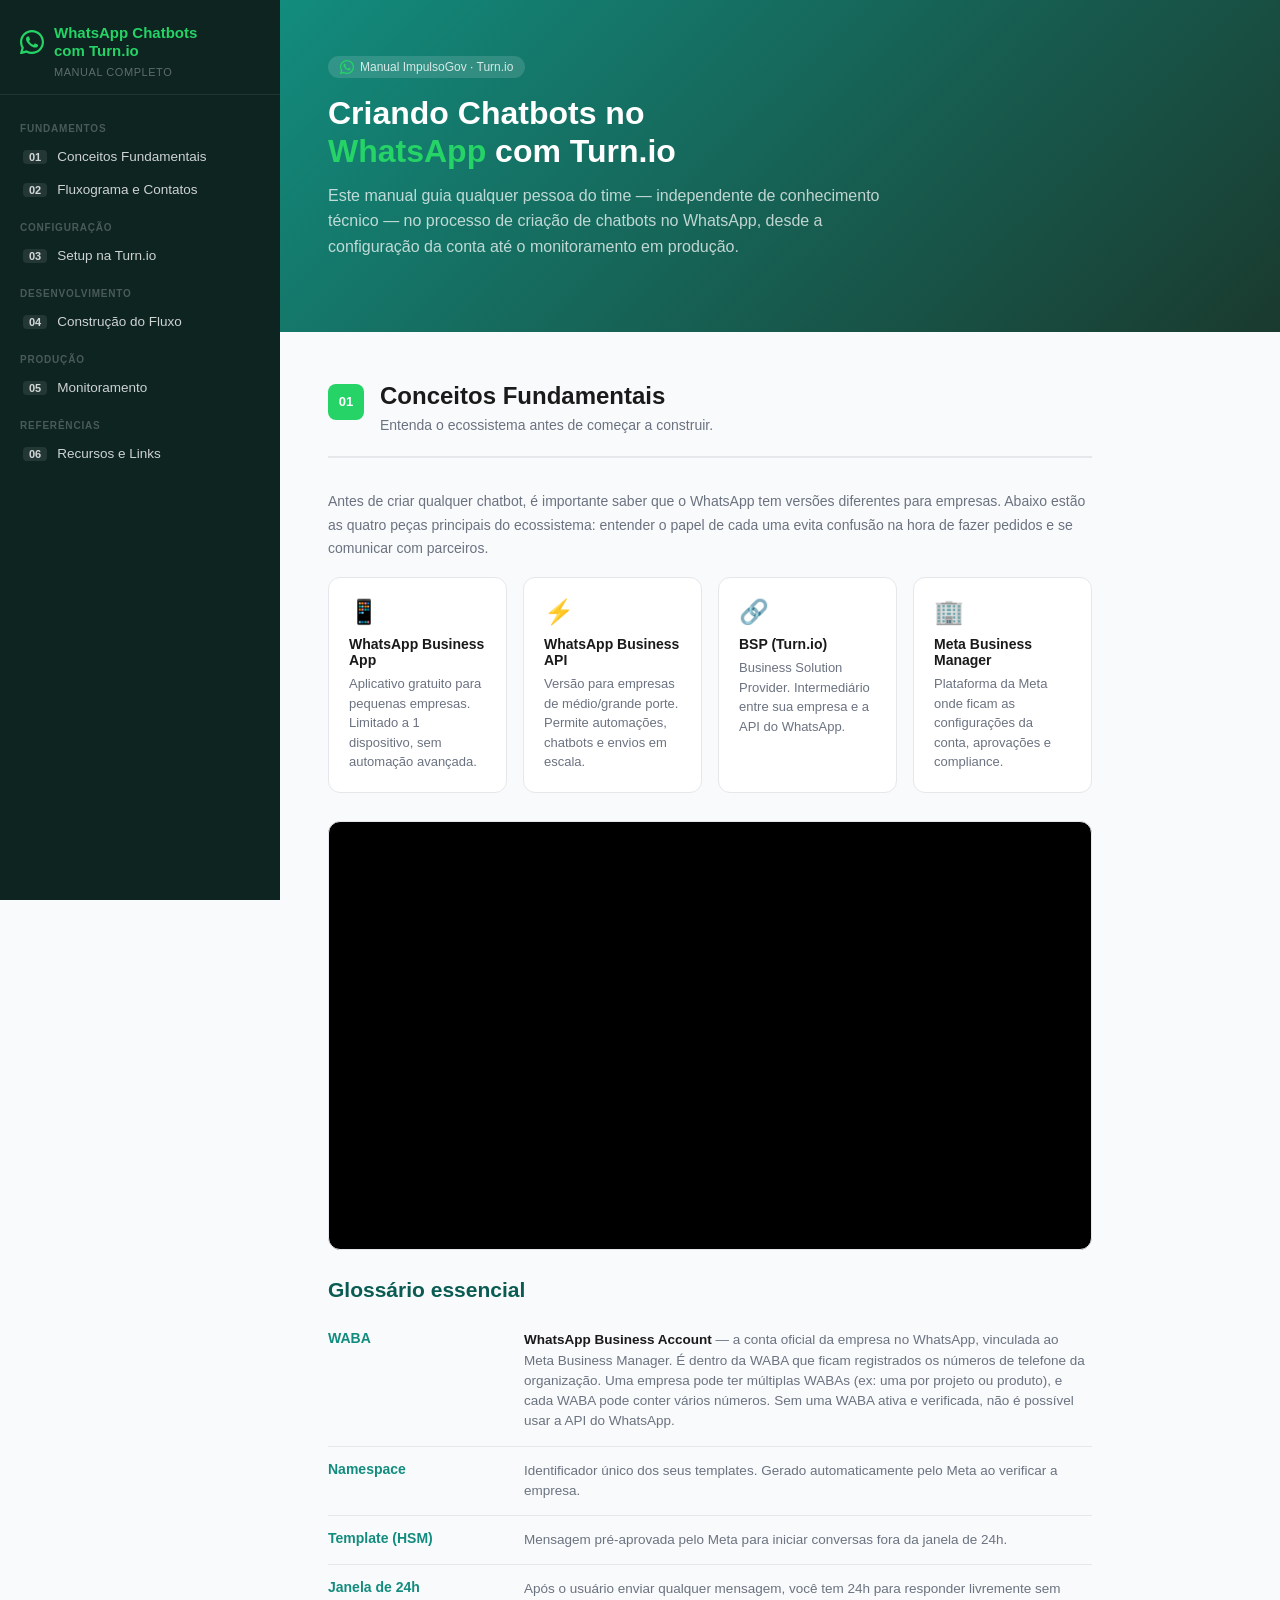
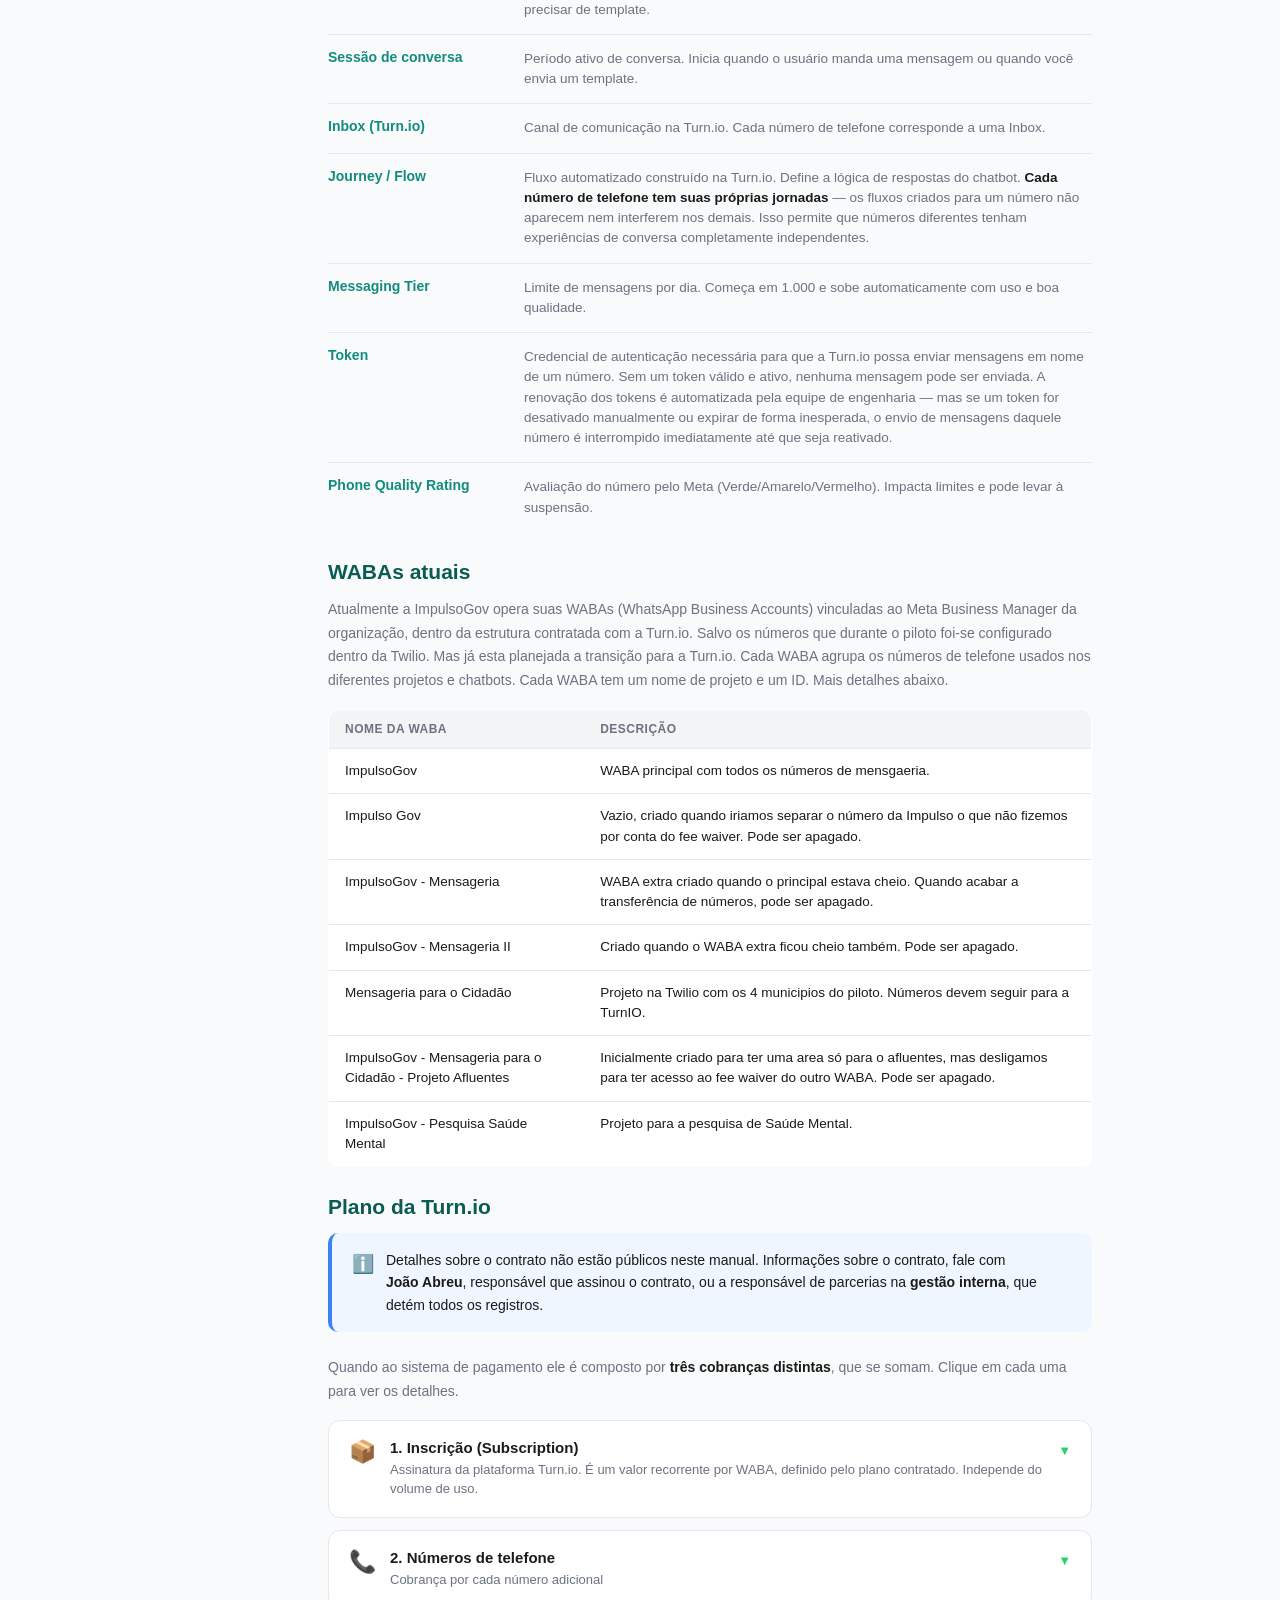
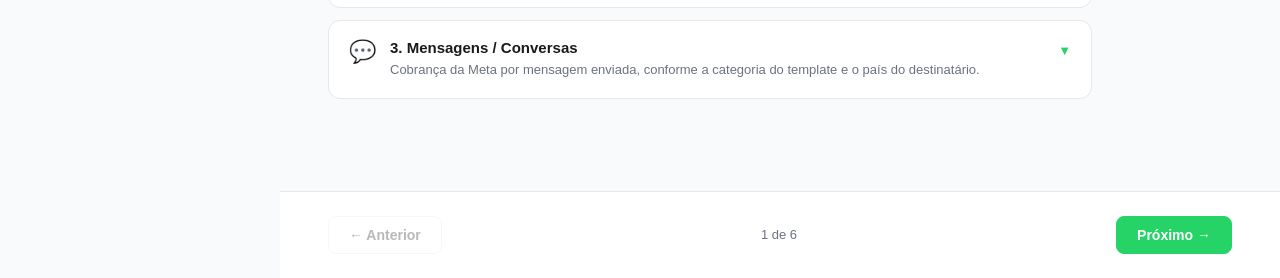
==== commit a78b9c9e: "Use feminine gender for Turn.io across all pages; add checklist and error table to page 4" ====
--- a/index.html
+++ b/index.html
@@ -110,15 +110,15 @@
       <div class="glossary-item"><span class="glossary-term">Template (HSM)</span><span class="glossary-def">Mensagem pré-aprovada pelo Meta para iniciar conversas fora da janela de 24h.</span></div>
       <div class="glossary-item"><span class="glossary-term">Janela de 24h</span><span class="glossary-def">Após o usuário enviar qualquer mensagem, você tem 24h para responder livremente sem precisar de template.</span></div>
       <div class="glossary-item"><span class="glossary-term">Sessão de conversa</span><span class="glossary-def">Período ativo de conversa. Inicia quando o usuário manda uma mensagem ou quando você envia um template.</span></div>
-      <div class="glossary-item"><span class="glossary-term">Inbox (Turn.io)</span><span class="glossary-def">Canal de comunicação no Turn.io. Cada número de telefone corresponde a uma Inbox.</span></div>
-      <div class="glossary-item"><span class="glossary-term">Journey / Flow</span><span class="glossary-def">Fluxo automatizado construído no Turn.io. Define a lógica de respostas do chatbot. <strong>Cada número de telefone tem suas próprias jornadas</strong> — os fluxos criados para um número não aparecem nem interferem nos demais. Isso permite que números diferentes tenham experiências de conversa completamente independentes.</span></div>
+      <div class="glossary-item"><span class="glossary-term">Inbox (Turn.io)</span><span class="glossary-def">Canal de comunicação na Turn.io. Cada número de telefone corresponde a uma Inbox.</span></div>
+      <div class="glossary-item"><span class="glossary-term">Journey / Flow</span><span class="glossary-def">Fluxo automatizado construído na Turn.io. Define a lógica de respostas do chatbot. <strong>Cada número de telefone tem suas próprias jornadas</strong> — os fluxos criados para um número não aparecem nem interferem nos demais. Isso permite que números diferentes tenham experiências de conversa completamente independentes.</span></div>
       <div class="glossary-item"><span class="glossary-term">Messaging Tier</span><span class="glossary-def">Limite de mensagens por dia. Começa em 1.000 e sobe automaticamente com uso e boa qualidade.</span></div>
-      <div class="glossary-item"><span class="glossary-term">Token</span><span class="glossary-def">Credencial de autenticação necessária para que o Turn.io possa enviar mensagens em nome de um número. Sem um token válido e ativo, nenhuma mensagem pode ser enviada. A renovação dos tokens é automatizada pela equipe de engenharia — mas se um token for desativado manualmente ou expirar de forma inesperada, o envio de mensagens daquele número é interrompido imediatamente até que seja reativado.</span></div>
+      <div class="glossary-item"><span class="glossary-term">Token</span><span class="glossary-def">Credencial de autenticação necessária para que a Turn.io possa enviar mensagens em nome de um número. Sem um token válido e ativo, nenhuma mensagem pode ser enviada. A renovação dos tokens é automatizada pela equipe de engenharia — mas se um token for desativado manualmente ou expirar de forma inesperada, o envio de mensagens daquele número é interrompido imediatamente até que seja reativado.</span></div>
       <div class="glossary-item" style="border:none"><span class="glossary-term">Phone Quality Rating</span><span class="glossary-def">Avaliação do número pelo Meta (Verde/Amarelo/Vermelho). Impacta limites e pode levar à suspensão.</span></div>
 
       <h3 class="sub">WABAs atuais</h3>
-      <p class="body">Atualmente a ImpulsoGov opera suas WABAs (WhatsApp Business Accounts) vinculadas ao Meta Business Manager da organização, dentro da estrutura contratada com o Turn.io. 
-        Salvo os números que durante o piloto foi-se configurado dentro da Twilio. Mas já esta planejada a transição para o Turn.io.
+      <p class="body">Atualmente a ImpulsoGov opera suas WABAs (WhatsApp Business Accounts) vinculadas ao Meta Business Manager da organização, dentro da estrutura contratada com a Turn.io. 
+        Salvo os números que durante o piloto foi-se configurado dentro da Twilio. Mas já esta planejada a transição para a Turn.io.
         Cada WABA agrupa os números de telefone usados nos diferentes projetos e chatbots. 
         Cada WABA tem um nome de projeto e um ID.
         Mais detalhes abaixo.</p>
@@ -199,7 +199,7 @@
             <span class="acc-chevron">▼</span>
           </summary>
           <div class="acc-body">
-            <p class="body">O Turn.io opera num <strong>sistema de créditos pré-pago</strong>. A assinatura ativa dá acesso à plataforma, mas o envio de certos tipos de mensagem consome crédito adicional. Esse custo reflete diretamente a precificação da Meta, que é <strong>por mensagem enviada</strong> e varia conforme a <strong>categoria do template</strong> e o <strong>código do país</strong> do destinatário.</p>
+            <p class="body">A Turn.io opera num <strong>sistema de créditos pré-pago</strong>. A assinatura ativa dá acesso à plataforma, mas o envio de certos tipos de mensagem consome crédito adicional. Esse custo reflete diretamente a precificação da Meta, que é <strong>por mensagem enviada</strong> e varia conforme a <strong>categoria do template</strong> e o <strong>código do país</strong> do destinatário.</p>
 
             <div class="callout success">
               <span class="callout-icon">✅</span>
@@ -223,20 +223,20 @@
             <p class="body"><strong>Programa de Isenção (Waiver) da Meta:</strong> a Meta estendeu o programa de isenção de taxas até <strong>30 de setembro de 2026</strong>, porém de forma reduzida. O waiver agora cobre <strong>apenas templates de Utilidade e Autenticação</strong>, e somente para organizações com casos de uso em áreas como saúde, resposta a crises e engajamento cívico — perfil que se aplica à ImpulsoGov.</p>
             <div class="callout warning">
               <span class="callout-icon">⚠️</span>
-              <div><strong>Atenção, mesmo com o waiver</strong>Templates de <strong>Marketing não são mais cobertos</strong> por ninguém. E, mesmo coberto pela isenção, o saldo de crédito no Turn.io precisa estar em <strong><div id="main"></div><!-- /main --> ou positivo</strong> — se ficar negativo, o envio de templates (inclusive Utilidade e Autenticação) é bloqueado.</div>
+              <div><strong>Atenção, mesmo com o waiver</strong>Templates de <strong>Marketing não são mais cobertos</strong> por ninguém. E, mesmo coberto pela isenção, o saldo de crédito na Turn.io precisa estar em <strong><div id="main"></div><!-- /main --> ou positivo</strong> — se ficar negativo, o envio de templates (inclusive Utilidade e Autenticação) é bloqueado.</div>
             </div>
 
             <p class="body"><strong>Como funciona o crédito pré-pago:</strong></p>
             <ul class="list">
-              <li>O Turn.io <strong>paga a Meta em seu nome</strong> — durante o onboarding, a linha de crédito do Turn.io é compartilhada com a sua WABA, então todos os custos dos números da WABA são cobrados via Turn.io</li>
+              <li>A Turn.io <strong>paga a Meta em seu nome</strong> — durante o onboarding, a linha de crédito da Turn.io é compartilhada com a sua WABA, então todos os custos dos números da WABA são cobrados via Turn.io</li>
               <li>É um sistema <strong>pré-pago</strong>: para enviar mensagens não-gratuitas, é preciso ter crédito (top-up) na plataforma</li>
               <li>Os créditos só estão disponíveis para clientes ativos — primeiro a assinatura, depois o top-up</li>
-              <li>As tarifas são cobradas em <strong>USD</strong> (Turn.io é uma empresa dos EUA). O Turn.io não tem lucro sobre o valor da Meta — cobra apenas uma <strong>taxa de processamento de 5%</strong></li>
+              <li>As tarifas são cobradas em <strong>USD</strong> (Turn.io é uma empresa dos EUA). A Turn.io não tem lucro sobre o valor da Meta — cobra apenas uma <strong>taxa de processamento de 5%</strong></li>
               <li>Dependendo da estratégia e do público, é possível <strong>nunca precisar de top-up</strong> — caso você envie apenas mensagens gratuitas</li>
             </ul>
             <div class="callout info">
               <span class="callout-icon">📊</span>
-              <div><strong>Onde acompanhar</strong>Em <strong>Settings → Message Billing</strong> você vê o saldo de crédito (em tempo real), saldo de mensagens gratuitas do waiver, histórico detalhado por tipo de mensagem e a opção de alternar entre visualização em "Mensagens" e "USD". Os valores nos gráficos são <strong>estimativas</strong> baseadas nas notificações de entrega da Meta — o Turn.io estima por baixo para nunca cobrar a mais, então não batem exatamente com o dashboard da Meta.</div>
+              <div><strong>Onde acompanhar</strong>Em <strong>Settings → Message Billing</strong> você vê o saldo de crédito (em tempo real), saldo de mensagens gratuitas do waiver, histórico detalhado por tipo de mensagem e a opção de alternar entre visualização em "Mensagens" e "USD". Os valores nos gráficos são <strong>estimativas</strong> baseadas nas notificações de entrega da Meta — a Turn.io estima por baixo para nunca cobrar a mais, então não batem exatamente com o dashboard da Meta.</div>
             </div>
           </div>
         </details>
@@ -476,7 +476,7 @@
       </div>
 
       <div class="video-embed">
-        <iframe src="https://www.youtube.com/embed/VIDEO_ID_FLUXO" title="Vídeo: Fluxograma e Pontos de Contato" frameborder="0" allow="accelerometer; autoplay; clipboard-write; encrypted-media; gyroscope; picture-in-picture; web-share" allowfullscreen></iframe>
+        <iframe src="https://www.youtube.com/embed/jxs2FvRI-Ac" title="Vídeo: Fluxograma e Pontos de Contato" frameborder="0" allow="accelerometer; autoplay; clipboard-write; encrypted-media; gyroscope; picture-in-picture; web-share" allowfullscreen></iframe>
       </div>
     </div>
     <div class="page-nav">
@@ -492,14 +492,14 @@
       <div class="section-header">
         <div class="section-num">03</div>
         <div>
-          <h2>Configuração Inicial no Turn.io</h2>
+          <h2>Configuração Inicial na Turn.io</h2>
           <p>Como adicionar um novo número e configurar uma Inbox do zero.</p>
         </div>
       </div>
 
       <div class="callout info">
         <span class="callout-icon">ℹ️</span>
-        <div><strong>Contexto ImpulsoGov</strong>A ImpulsoGov já tem workspaces ativos no Turn.io vinculados às WABAs da organização. Esta página descreve o processo para <strong>adicionar um novo número</strong> a um workspace existente — não a criação de uma conta do zero.</div>
+        <div><strong>Contexto ImpulsoGov</strong>A ImpulsoGov já tem workspaces ativos na Turn.io vinculados às WABAs da organização. Esta página descreve o processo para <strong>adicionar um novo número</strong> a um workspace existente — não a criação de uma conta do zero.</div>
       </div>
 
       <h3 class="sub">1. Acessar o workspace correto</h3>
@@ -511,7 +511,7 @@
       </div>
 
       <h3 class="sub">2. Cadastrar um novo número</h3>
-      <p class="body">Cada número de telefone no Turn.io é representado por uma <strong>Inbox</strong>. Para adicionar um novo número:</p>
+      <p class="body">Cada número de telefone na Turn.io é representado por uma <strong>Inbox</strong>. Para adicionar um novo número:</p>
       <div class="steps">
         <div class="step">
           <div class="step-num">1</div>
@@ -519,7 +519,7 @@
         </div>
         <div class="step">
           <div class="step-num">2</div>
-          <div><h3>Embedded Signup</h3><p>O Turn.io abre um fluxo do Facebook (Embedded Signup) para autorizar o número na WABA. Você precisará de acesso de administrador ao <strong>Meta Business Manager</strong>. O número <strong>não pode estar ativo em nenhum aplicativo WhatsApp</strong> neste momento — se estiver, remova primeiro.</p></div>
+          <div><h3>Embedded Signup</h3><p>A Turn.io abre um fluxo do Facebook (Embedded Signup) para autorizar o número na WABA. Você precisará de acesso de administrador ao <strong>Meta Business Manager</strong>. O número <strong>não pode estar ativo em nenhum aplicativo WhatsApp</strong> neste momento — se estiver, remova primeiro.</p></div>
         </div>
         <div class="step">
           <div class="step-num">3</div>
@@ -537,7 +537,7 @@
         </div>
       </div>
       <div class="video-embed">
-        <iframe src="https://www.youtube.com/embed/VIDEO_ID_SETUP" title="Vídeo: Configuração no Turn.io" frameborder="0" allow="accelerometer; autoplay; clipboard-write; encrypted-media; gyroscope; picture-in-picture; web-share" allowfullscreen></iframe>
+        <iframe src="https://www.youtube.com/embed/VIDEO_ID_SETUP" title="Vídeo: Configuração na Turn.io" frameborder="0" allow="accelerometer; autoplay; clipboard-write; encrypted-media; gyroscope; picture-in-picture; web-share" allowfullscreen></iframe>
       </div>
     </div>
     <div class="page-nav">
@@ -554,7 +554,7 @@
         <div class="section-num">04</div>
         <div>
           <h2>Construção do Fluxo do Chatbot</h2>
-          <p>Como criar a lógica de conversa usando o Journey Builder do Turn.io.</p>
+          <p>Como criar a lógica de conversa usando o Journey Builder da Turn.io.</p>
         </div>
       </div>
 
@@ -594,6 +594,31 @@
       <div class="video-embed">
         <iframe src="https://www.youtube.com/embed/VIDEO_ID_CONSTRUCAO" title="Vídeo: Construção do Fluxo" frameborder="0" allow="accelerometer; autoplay; clipboard-write; encrypted-media; gyroscope; picture-in-picture; web-share" allowfullscreen></iframe>
       </div>
+
+      <h3 class="sub">Checklist: teste antes de publicar</h3>
+      <p class="body">Use o <strong>Preview / Simulador</strong> do Journey Builder para percorrer o fluxo como se fosse o usuário. Antes de clicar em <strong>Publish</strong>, confirme:</p>
+      <ul class="list">
+        <li><strong>Todos os caminhos</strong> — teste cada ramificação <code>if / else</code>, não só o caminho "feliz"</li>
+        <li><strong>Respostas inesperadas</strong> — digite algo fora do esperado e veja se o fluxo trata bem (mensagem de fallback)</li>
+        <li><strong>Variáveis preenchidas</strong> — confirme que cada <code>@contact.campo</code> aparece com valor e não vazio</li>
+        <li><strong>Mídia e botões</strong> — verifique se imagens, botões e listas renderizam corretamente no WhatsApp</li>
+        <li><strong>Handoff</strong> — garanta que a transferência para um atendente humano realmente cai na fila certa</li>
+        <li><strong>Teste em número real</strong> — antes do público geral, valide em um número de teste para ver a renderização de fato</li>
+      </ul>
+
+      <h3 class="sub">Erros comuns e como resolver</h3>
+      <div class="table-wrap">
+        <table>
+          <thead><tr><th>Sintoma</th><th>Causa provável / solução</th></tr></thead>
+          <tbody>
+            <tr><td>O fluxo <strong>não dispara</strong></td><td>Fluxo ainda em <span class="tag yellow">Draft</span> ou gatilho não associado em <strong>Settings → Automation</strong></td></tr>
+            <tr><td>Variável aparece <strong>vazia</strong></td><td>O campo <code>@contact.campo</code> não foi preenchido em uma etapa anterior do fluxo</td></tr>
+            <tr><td><strong>Botões não aparecem</strong></td><td>Template não aprovado pela Meta, ou a conversa está fora da janela de 24h</td></tr>
+            <tr><td>Mensagem <strong>não é enviada</strong></td><td>Saldo de crédito negativo na Turn.io, ou template reprovado/pausado pela Meta</td></tr>
+            <tr><td><strong>Loop</strong> — usuário fica preso</td><td>Uma condição sem caminho de saída; revise os nós e adicione um <code>else</code> ou fim</td></tr>
+          </tbody>
+        </table>
+      </div>
     </div>
     <div class="page-nav">
       <button onclick="goTo(3)">← Anterior</button>
@@ -613,7 +638,7 @@
         </div>
       </div>
 
-      <h3 class="sub">Métricas no Turn.io</h3>
+      <h3 class="sub">Métricas na Turn.io</h3>
       <div class="callout info">
         <span class="callout-icon">📊</span>
         <div><strong>Nossas métricas no BigQuery</strong>Todas as nossas métricas são enviadas ao BigQuery em números separados e agrupadas com engenharia de dados.</div>
@@ -676,7 +701,7 @@
             <tr><td><strong>Meta Business Manager</strong></td><td><a href="https://business.facebook.com" target="_blank">business.facebook.com</a></td><td>Gerenciar WABA, templates, verificação</td></tr>
             <tr><td><strong>Meta Business Help</strong></td><td><a href="https://www.facebook.com/business/help" target="_blank">facebook.com/business/help</a></td><td>Suporte oficial da Meta</td></tr>
             <tr><td><strong>Políticas do WhatsApp</strong></td><td><a href="https://www.whatsapp.com/legal/business-policy" target="_blank">whatsapp.com/legal/business-policy</a></td><td>O que pode e não pode ser feito na API</td></tr>
-            <tr><td><strong>Playlist: Como usar o Turn.io</strong></td><td><a href="https://www.youtube.com/watch?v=YGlhzhufNpA&list=PLqXRjkiFo3NA636Gp9SR5MwzjWq0EWHkh" target="_blank">youtube.com · playlist Turn.io</a></td><td>Série de vídeos oficiais sobre uso da plataforma</td></tr>
+            <tr><td><strong>Playlist: Como usar a Turn.io</strong></td><td><a href="https://www.youtube.com/watch?v=YGlhzhufNpA&list=PLqXRjkiFo3NA636Gp9SR5MwzjWq0EWHkh" target="_blank">youtube.com · playlist Turn.io</a></td><td>Série de vídeos oficiais sobre uso da plataforma</td></tr>
           </tbody>
         </table>
       </div>
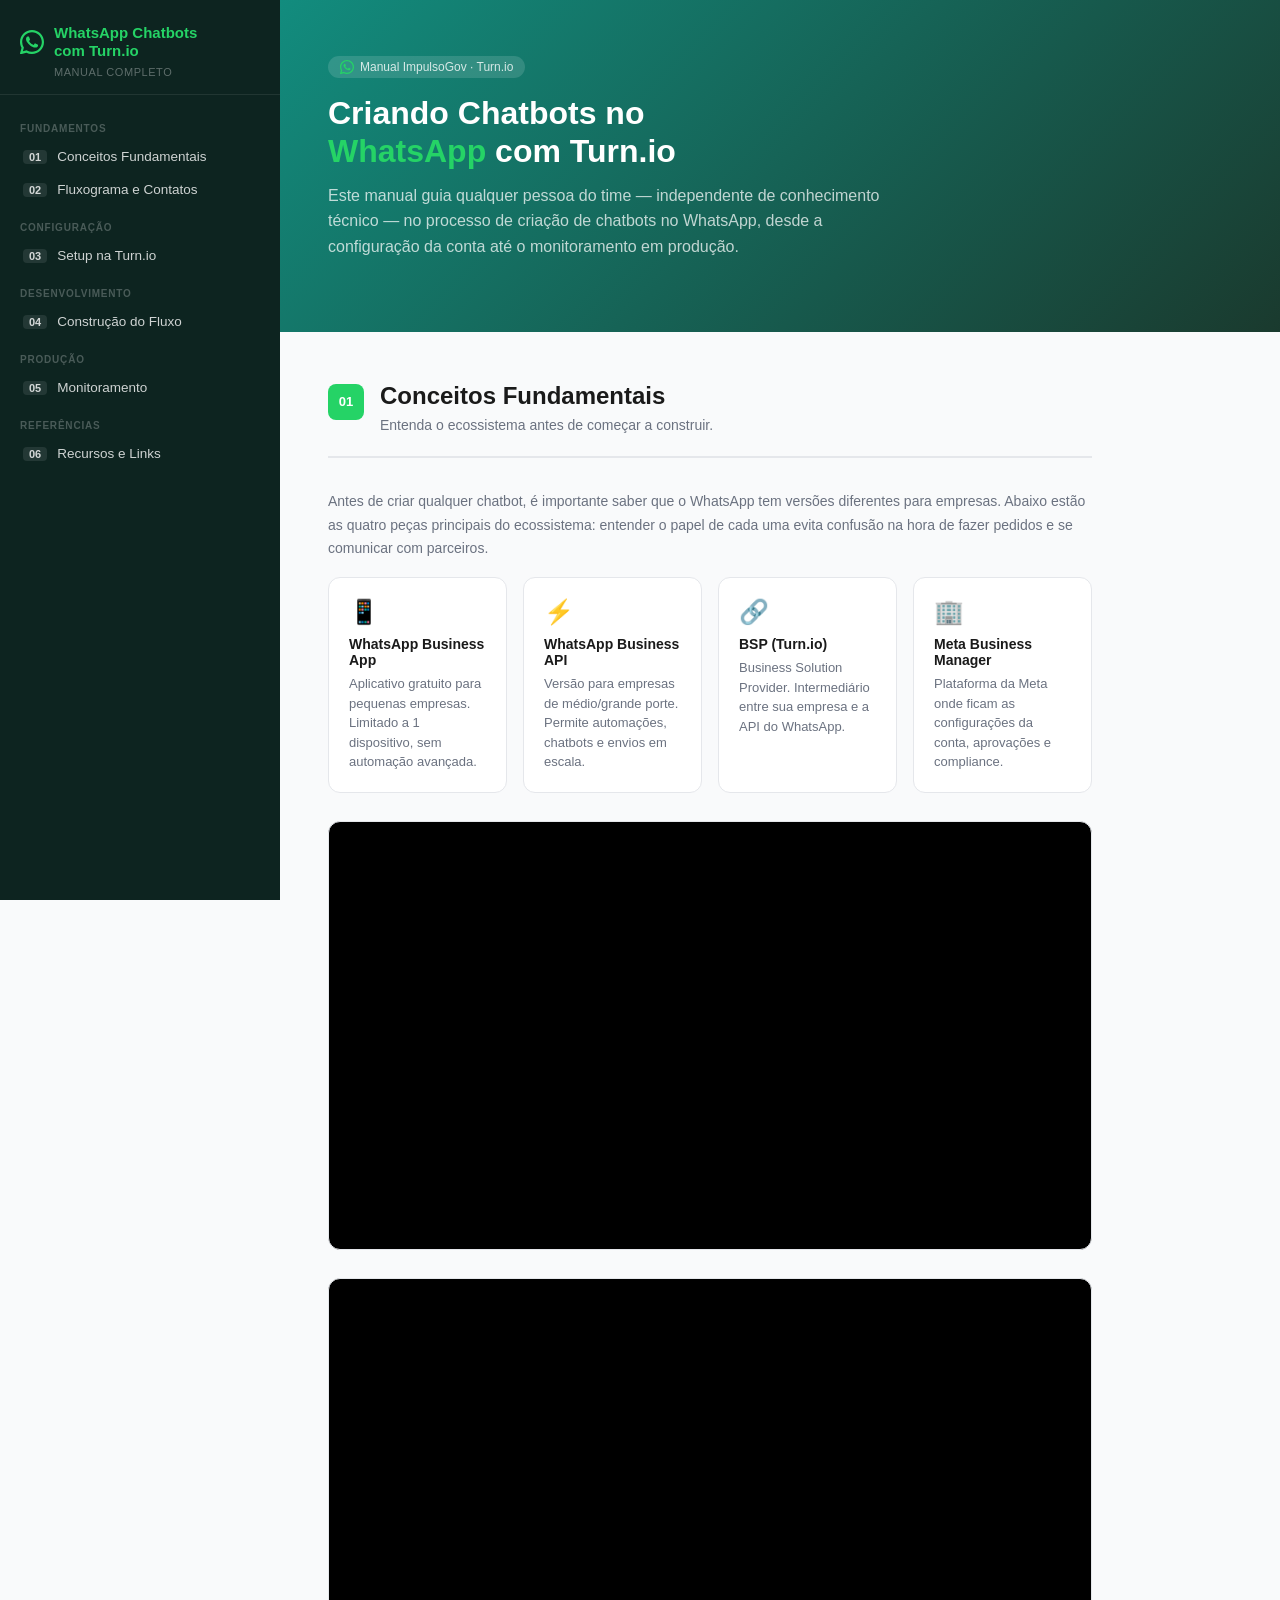
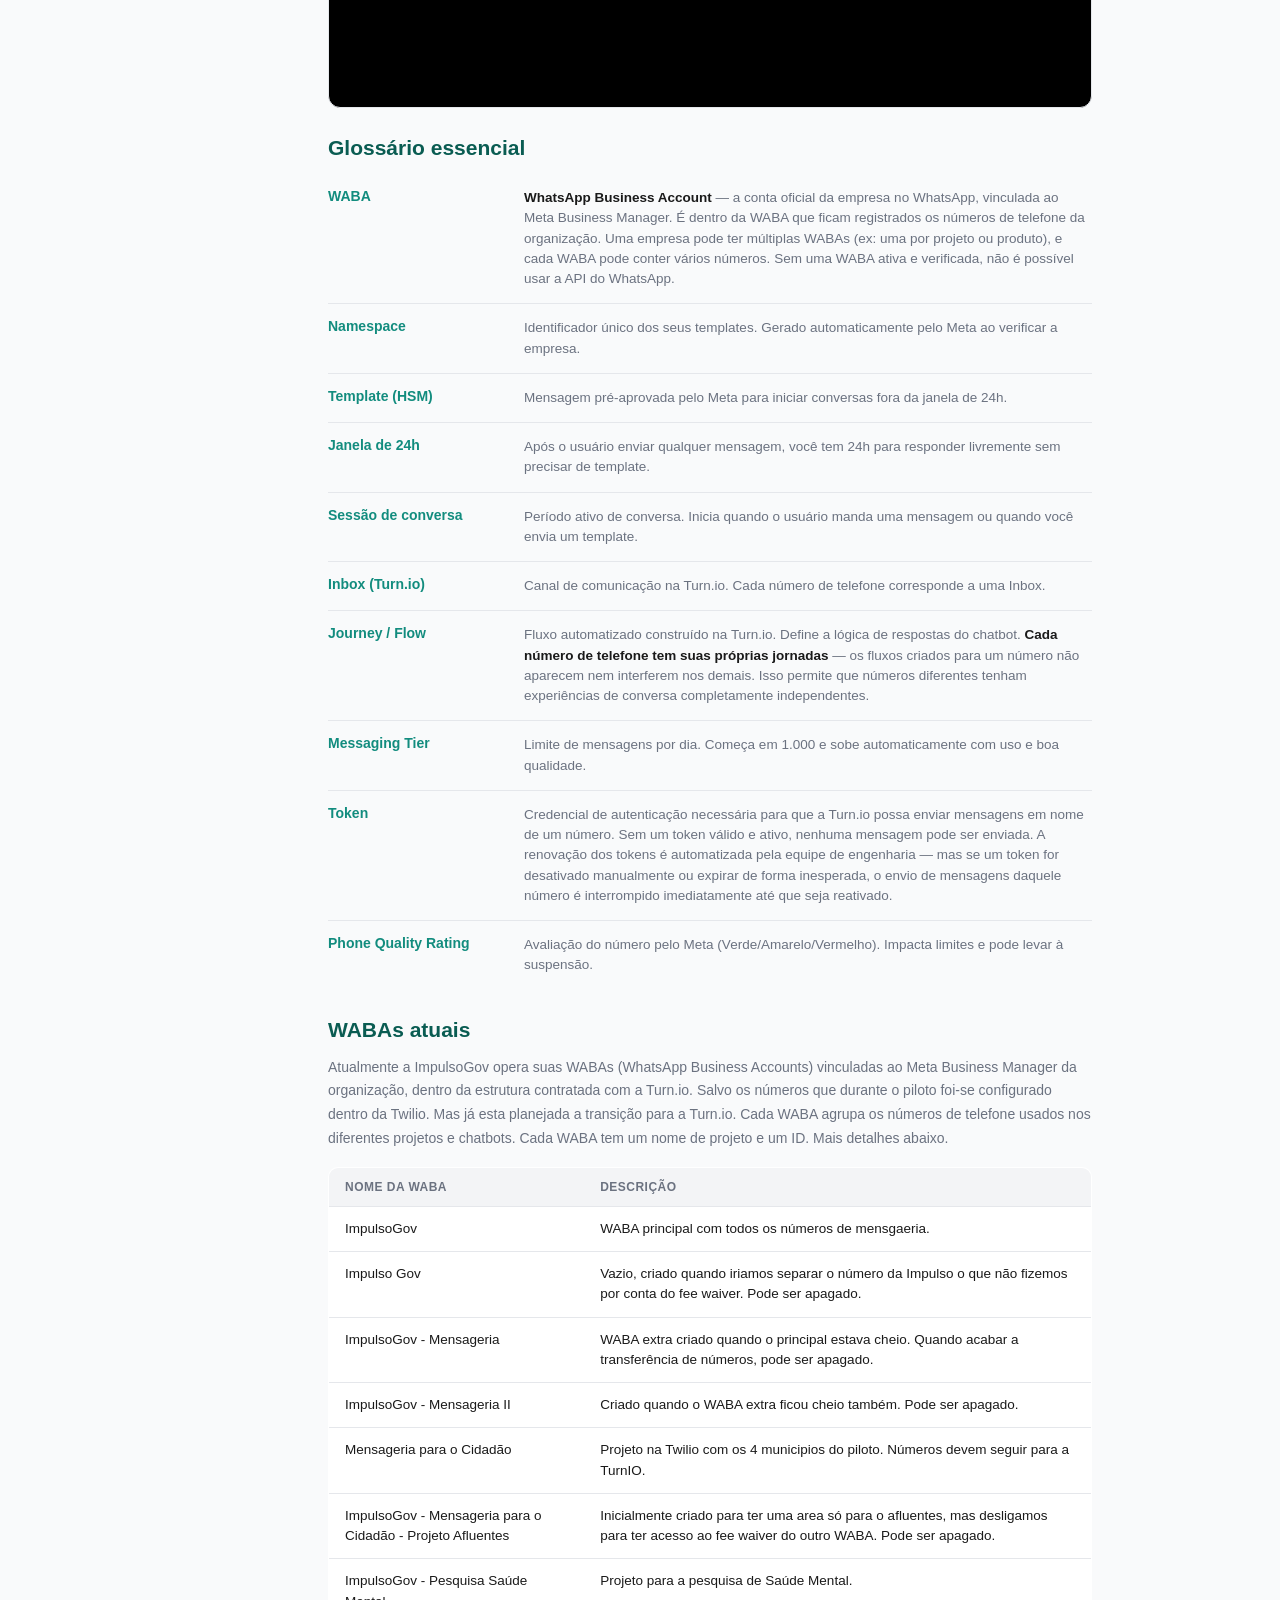
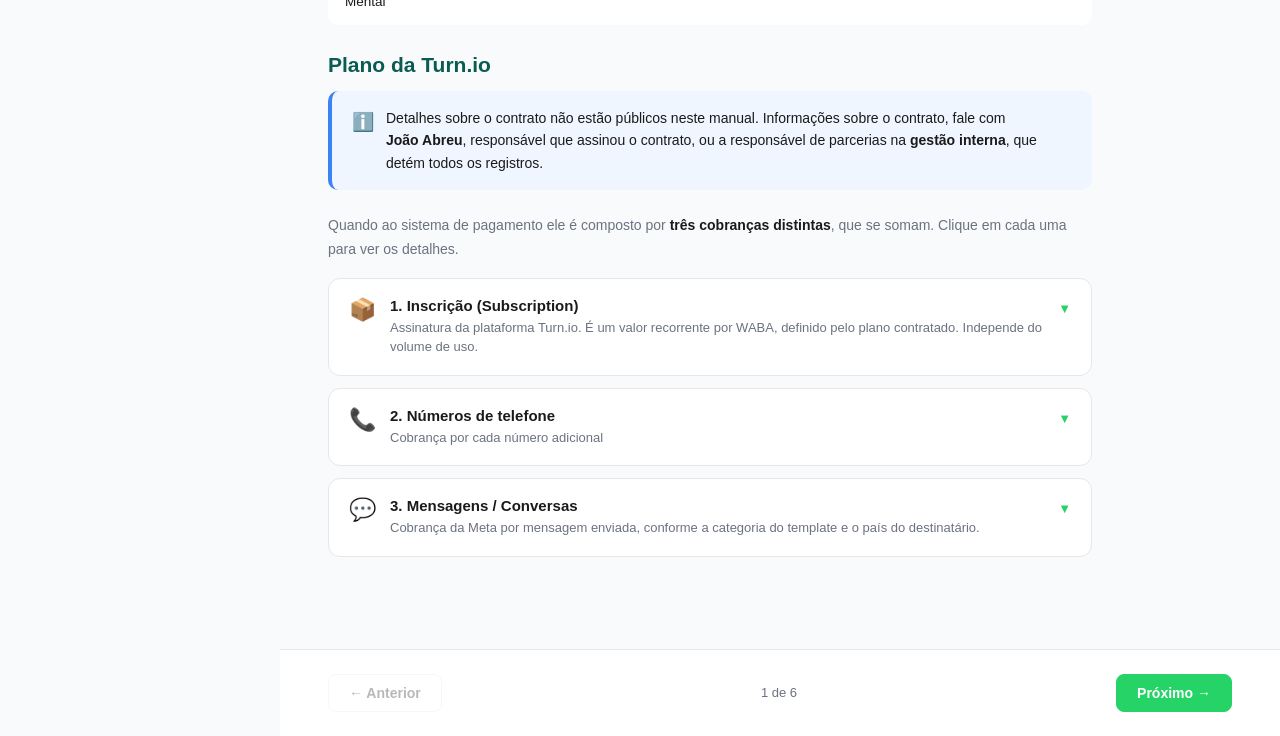
==== commit 2171aecd: "Add videos to page 1 (2 videos) and page 3 (1 video)" ====
--- a/index.html
+++ b/index.html
@@ -101,7 +101,10 @@
       </div>
 
       <div class="video-embed">
-        <iframe src="https://www.youtube.com/embed/VIDEO_ID" title="Vídeo de introdução" frameborder="0" allow="accelerometer; autoplay; clipboard-write; encrypted-media; gyroscope; picture-in-picture; web-share" allowfullscreen></iframe>
+        <iframe src="https://www.youtube.com/embed/dP3ufzGJsY0?si=WY-dTgdzQaxkeUZS" title="Vídeo de introdução" frameborder="0" allow="accelerometer; autoplay; clipboard-write; encrypted-media; gyroscope; picture-in-picture; web-share" allowfullscreen></iframe>
+      </div>
+      <div class="video-embed">
+        <iframe src="https://www.youtube.com/embed/vDSNMuxYax0?si=DrBCWT0fTWa8sh5Q" title="Vídeo de introdução" frameborder="0" allow="accelerometer; autoplay; clipboard-write; encrypted-media; gyroscope; picture-in-picture; web-share" allowfullscreen></iframe>
       </div>
 
       <h3 class="sub">Glossário essencial</h3>
@@ -537,7 +540,7 @@
         </div>
       </div>
       <div class="video-embed">
-        <iframe src="https://www.youtube.com/embed/VIDEO_ID_SETUP" title="Vídeo: Configuração na Turn.io" frameborder="0" allow="accelerometer; autoplay; clipboard-write; encrypted-media; gyroscope; picture-in-picture; web-share" allowfullscreen></iframe>
+        <iframe src="https://www.youtube.com/embed/UU4ERkrOk8I?si=2183J9vpXmZqmtxE" title="Vídeo: Configuração na Turn.io" frameborder="0" allow="accelerometer; autoplay; clipboard-write; encrypted-media; gyroscope; picture-in-picture; web-share" allowfullscreen></iframe>
       </div>
     </div>
     <div class="page-nav">
